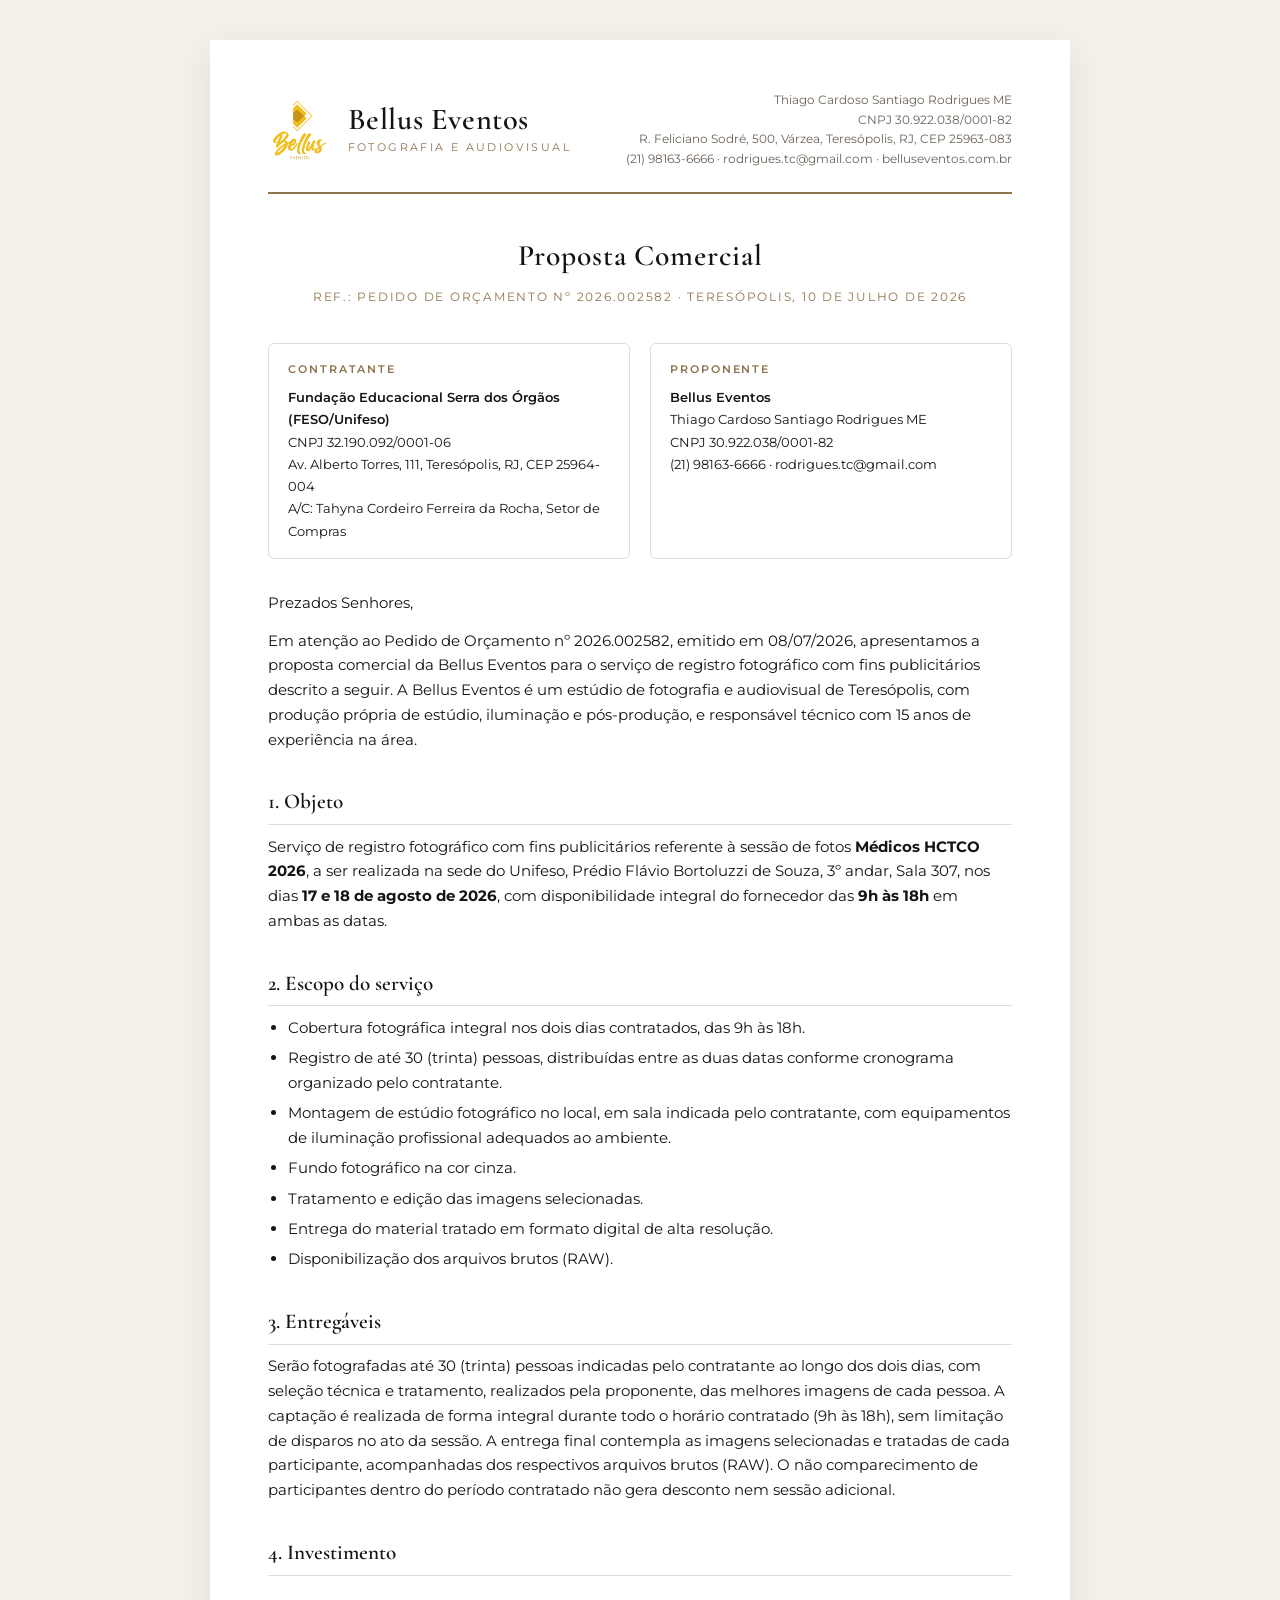
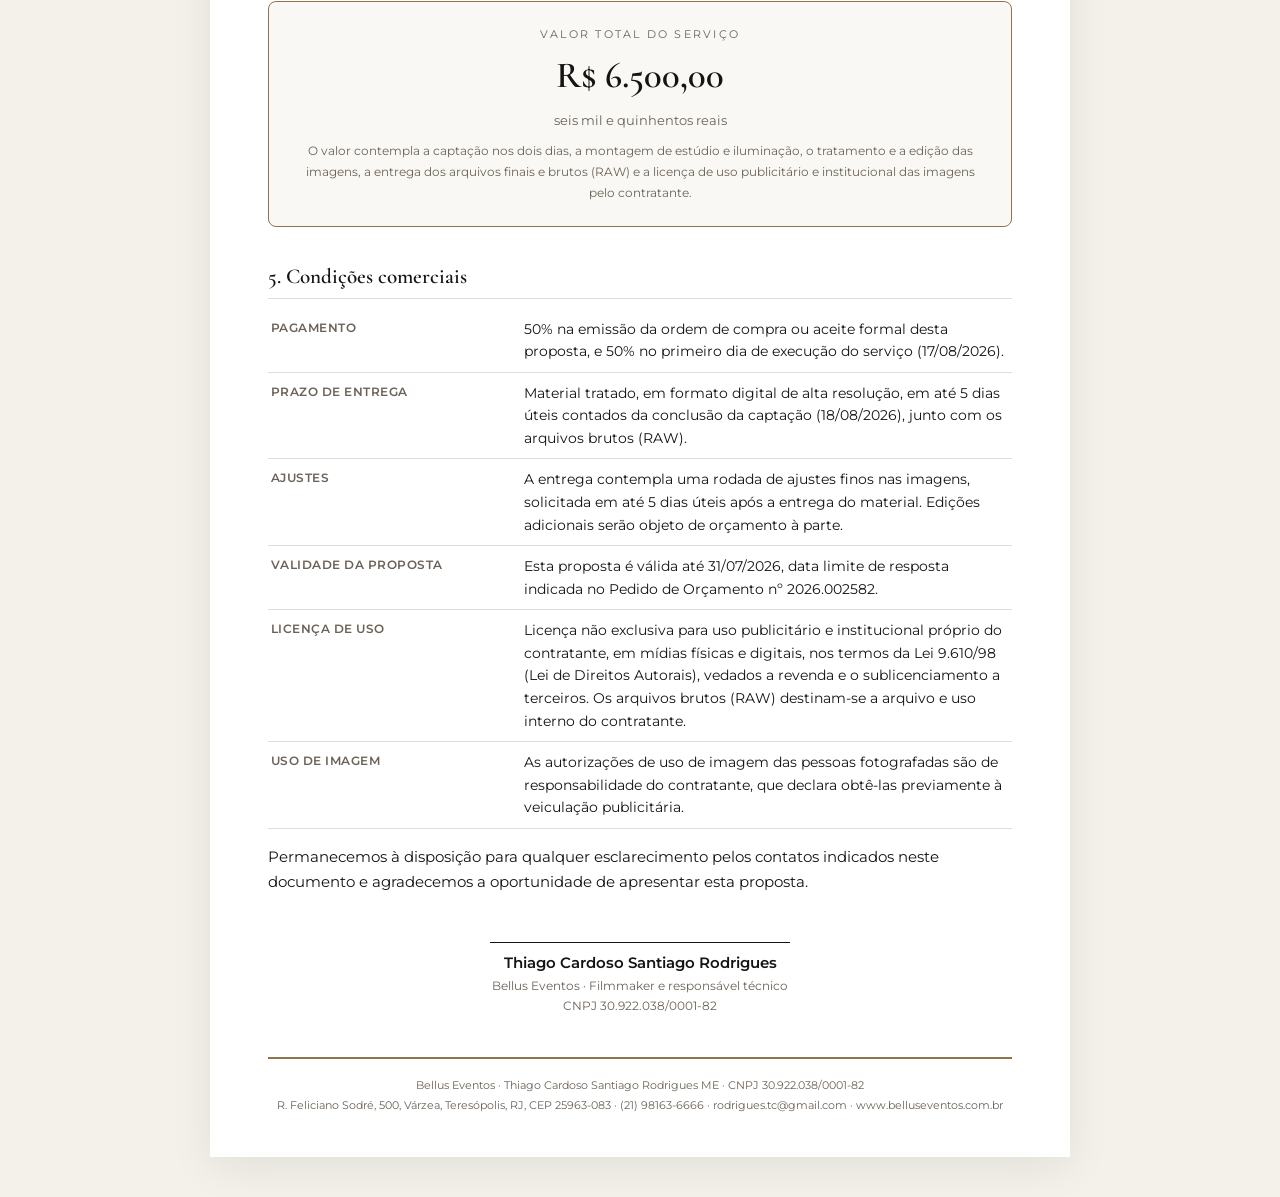
==== proposta/feso-2026/index.html @ 0c431496 "proposta comercial FESO/Unifeso (pedido 2026.002582) em papel timbrado Sessao fotografica Medicos HC" ====
<!DOCTYPE html>
<html lang="pt-BR">
<head>
  <meta charset="utf-8" />
  <meta name="viewport" content="width=device-width, initial-scale=1" />
  <meta name="robots" content="noindex, nofollow" />
  <title>Proposta Comercial 2026.002582 · Bellus Eventos · FESO/Unifeso</title>
  <link rel="icon" type="image/png" href="/assets/logo_bellus.png" />
  <link rel="preconnect" href="https://fonts.googleapis.com" />
  <link rel="preconnect" href="https://fonts.gstatic.com" crossorigin />
  <link href="https://fonts.googleapis.com/css2?family=Cormorant+Garamond:wght@400;500;600&family=Montserrat:wght@300;400;500;600&display=swap" rel="stylesheet" />
  <style>
    :root { --ink:#141414; --cream:#f4f1eb; --gold:#8f734d; --line:#e2dcd2; --muted:#6b6258; }
    * { margin:0; padding:0; box-sizing:border-box; }
    body { background:var(--cream); font-family:'Montserrat',sans-serif; color:var(--ink); font-size:15px; line-height:1.65; -webkit-font-smoothing:antialiased; }
    .sheet { max-width:860px; margin:2.5rem auto; background:#fff; box-shadow:0 10px 40px rgba(20,20,20,.08); }
    .sheet__inner { padding:3.2rem 3.6rem 2.6rem; }

    /* timbrado */
    .timbre { display:flex; align-items:center; justify-content:space-between; gap:1.5rem; padding-bottom:1.4rem; border-bottom:2px solid var(--gold); }
    .timbre__brand { display:flex; align-items:center; gap:1rem; }
    .timbre__brand img { height:64px; width:auto; }
    .timbre__nome { font-family:'Cormorant Garamond',serif; font-size:1.9rem; font-weight:600; letter-spacing:.02em; line-height:1.1; }
    .timbre__tag { font-size:.68rem; letter-spacing:.22em; text-transform:uppercase; color:var(--gold); margin-top:.15rem; }
    .timbre__dados { text-align:right; font-size:.72rem; color:var(--muted); line-height:1.7; }

    .doc-titulo { text-align:center; margin:2.4rem 0 .4rem; font-family:'Cormorant Garamond',serif; font-size:1.85rem; font-weight:600; letter-spacing:.03em; }
    .doc-ref { text-align:center; font-size:.78rem; letter-spacing:.14em; text-transform:uppercase; color:var(--gold); margin-bottom:2.2rem; }

    .partes { display:grid; grid-template-columns:1fr 1fr; gap:1.2rem; margin-bottom:2rem; }
    .parte { border:1px solid var(--line); border-radius:6px; padding:1rem 1.2rem; font-size:.82rem; line-height:1.7; }
    .parte h3 { font-size:.68rem; letter-spacing:.18em; text-transform:uppercase; color:var(--gold); margin-bottom:.45rem; font-weight:600; }
    .parte b { font-weight:600; }

    h2 { font-family:'Cormorant Garamond',serif; font-size:1.32rem; font-weight:600; margin:2rem 0 .6rem; padding-bottom:.3rem; border-bottom:1px solid var(--line); }
    p { margin-bottom:.8rem; }
    ul { margin:.2rem 0 1rem 1.25rem; }
    li { margin-bottom:.35rem; }

    .valor { margin:1.6rem 0; border:1.5px solid var(--gold); border-radius:8px; padding:1.4rem 1.6rem; text-align:center; background:#faf8f4; }
    .valor__label { font-size:.7rem; letter-spacing:.2em; text-transform:uppercase; color:var(--muted); }
    .valor__num { font-family:'Cormorant Garamond',serif; font-size:2.3rem; font-weight:600; color:var(--ink); margin:.2rem 0; }
    .valor__ext { font-size:.82rem; color:var(--muted); }
    .valor__nota { font-size:.78rem; color:var(--muted); margin-top:.6rem; }

    table.cond { width:100%; border-collapse:collapse; font-size:.86rem; margin-bottom:1rem; }
    table.cond td { padding:.55rem .2rem; border-bottom:1px solid var(--line); vertical-align:top; }
    table.cond td:first-child { width:34%; font-weight:600; color:var(--muted); font-size:.78rem; letter-spacing:.04em; text-transform:uppercase; padding-right:1rem; }

    .assin { margin-top:3rem; text-align:center; }
    .assin__linha { width:300px; margin:0 auto .5rem; border-top:1px solid var(--ink); }
    .assin__nome { font-weight:600; font-size:.92rem; }
    .assin__cargo { font-size:.78rem; color:var(--muted); line-height:1.6; }

    .rodape { margin-top:2.6rem; padding-top:1rem; border-top:2px solid var(--gold); font-size:.7rem; color:var(--muted); text-align:center; line-height:1.8; }

    @media (max-width:720px){
      .sheet { margin:0; box-shadow:none; }
      .sheet__inner { padding:1.6rem 1.2rem; }
      .timbre { flex-direction:column; align-items:flex-start; gap:.8rem; }
      .timbre__dados { text-align:left; }
      .partes { grid-template-columns:1fr; }
    }
    @media print {
      body { background:#fff; }
      .sheet { max-width:none; margin:0; box-shadow:none; }
      .sheet__inner { padding:1.2cm 1.4cm; }
      a { color:inherit; text-decoration:none; }
    }
  </style>
</head>
<body>
  <main class="sheet">
    <div class="sheet__inner">

      <header class="timbre">
        <div class="timbre__brand">
          <img src="/assets/logo_bellus.png" alt="Bellus Eventos" />
          <div>
            <div class="timbre__nome">Bellus Eventos</div>
            <div class="timbre__tag">Fotografia e audiovisual</div>
          </div>
        </div>
        <div class="timbre__dados">
          Thiago Cardoso Santiago Rodrigues ME<br />
          CNPJ 30.922.038/0001-82<br />
          R. Feliciano Sodré, 500, Várzea, Teresópolis, RJ, CEP 25963-083<br />
          (21) 98163-6666 · rodrigues.tc@gmail.com · belluseventos.com.br
        </div>
      </header>

      <h1 class="doc-titulo">Proposta Comercial</h1>
      <p class="doc-ref">Ref.: Pedido de Orçamento nº 2026.002582 · Teresópolis, 10 de julho de 2026</p>

      <div class="partes">
        <div class="parte">
          <h3>Contratante</h3>
          <b>Fundação Educacional Serra dos Órgãos (FESO/Unifeso)</b><br />
          CNPJ 32.190.092/0001-06<br />
          Av. Alberto Torres, 111, Teresópolis, RJ, CEP 25964-004<br />
          A/C: Tahyna Cordeiro Ferreira da Rocha, Setor de Compras
        </div>
        <div class="parte">
          <h3>Proponente</h3>
          <b>Bellus Eventos</b><br />
          Thiago Cardoso Santiago Rodrigues ME<br />
          CNPJ 30.922.038/0001-82<br />
          (21) 98163-6666 · rodrigues.tc@gmail.com
        </div>
      </div>

      <p>Prezados Senhores,</p>
      <p>Em atenção ao Pedido de Orçamento nº 2026.002582, emitido em 08/07/2026, apresentamos a
      proposta comercial da Bellus Eventos para o serviço de registro fotográfico com fins
      publicitários descrito a seguir. A Bellus Eventos é um estúdio de fotografia e audiovisual de
      Teresópolis, com produção própria de estúdio, iluminação e pós-produção, e responsável
      técnico com 15 anos de experiência na área.</p>

      <h2>1. Objeto</h2>
      <p>Serviço de registro fotográfico com fins publicitários referente à sessão de fotos
      <b>Médicos HCTCO 2026</b>, a ser realizada na sede do Unifeso, Prédio Flávio Bortoluzzi de Souza,
      3º andar, Sala 307, nos dias <b>17 e 18 de agosto de 2026</b>, com disponibilidade integral
      do fornecedor das <b>9h às 18h</b> em ambas as datas.</p>

      <h2>2. Escopo do serviço</h2>
      <ul>
        <li>Cobertura fotográfica integral nos dois dias contratados, das 9h às 18h.</li>
        <li>Registro de até 30 (trinta) pessoas, distribuídas entre as duas datas conforme cronograma organizado pelo contratante.</li>
        <li>Montagem de estúdio fotográfico no local, em sala indicada pelo contratante, com equipamentos de iluminação profissional adequados ao ambiente.</li>
        <li>Fundo fotográfico na cor cinza.</li>
        <li>Tratamento e edição das imagens selecionadas.</li>
        <li>Entrega do material tratado em formato digital de alta resolução.</li>
        <li>Disponibilização dos arquivos brutos (RAW).</li>
      </ul>

      <h2>3. Entregáveis</h2>
      <p>Serão fotografadas até 30 (trinta) pessoas indicadas pelo contratante ao longo dos dois
      dias, com seleção técnica e tratamento, realizados pela proponente, das melhores imagens de
      cada pessoa. A captação é realizada de forma integral durante todo o horário contratado
      (9h às 18h), sem limitação de disparos no ato da sessão. A entrega final contempla as imagens
      selecionadas e tratadas de cada participante, acompanhadas dos respectivos arquivos brutos
      (RAW). O não comparecimento de participantes dentro do período contratado não gera desconto
      nem sessão adicional.</p>

      <h2>4. Investimento</h2>
      <div class="valor">
        <div class="valor__label">Valor total do serviço</div>
        <div class="valor__num">R$ 6.500,00</div>
        <div class="valor__ext">seis mil e quinhentos reais</div>
        <div class="valor__nota">O valor contempla a captação nos dois dias, a montagem de estúdio e iluminação,
        o tratamento e a edição das imagens, a entrega dos arquivos finais e brutos (RAW) e a licença de uso
        publicitário e institucional das imagens pelo contratante.</div>
      </div>

      <h2>5. Condições comerciais</h2>
      <table class="cond">
        <tr>
          <td>Pagamento</td>
          <td>50% na emissão da ordem de compra ou aceite formal desta proposta, e 50% no primeiro dia de execução do serviço (17/08/2026).</td>
        </tr>
        <tr>
          <td>Prazo de entrega</td>
          <td>Material tratado, em formato digital de alta resolução, em até 5 dias úteis contados da conclusão da captação (18/08/2026), junto com os arquivos brutos (RAW).</td>
        </tr>
        <tr>
          <td>Ajustes</td>
          <td>A entrega contempla uma rodada de ajustes finos nas imagens, solicitada em até 5 dias úteis após a entrega do material. Edições adicionais serão objeto de orçamento à parte.</td>
        </tr>
        <tr>
          <td>Validade da proposta</td>
          <td>Esta proposta é válida até 31/07/2026, data limite de resposta indicada no Pedido de Orçamento nº 2026.002582.</td>
        </tr>
        <tr>
          <td>Licença de uso</td>
          <td>Licença não exclusiva para uso publicitário e institucional próprio do contratante, em mídias físicas e digitais, nos termos da Lei 9.610/98 (Lei de Direitos Autorais), vedados a revenda e o sublicenciamento a terceiros. Os arquivos brutos (RAW) destinam-se a arquivo e uso interno do contratante.</td>
        </tr>
        <tr>
          <td>Uso de imagem</td>
          <td>As autorizações de uso de imagem das pessoas fotografadas são de responsabilidade do contratante, que declara obtê-las previamente à veiculação publicitária.</td>
        </tr>
      </table>

      <p>Permanecemos à disposição para qualquer esclarecimento pelos contatos indicados neste
      documento e agradecemos a oportunidade de apresentar esta proposta.</p>

      <div class="assin">
        <div class="assin__linha"></div>
        <div class="assin__nome">Thiago Cardoso Santiago Rodrigues</div>
        <div class="assin__cargo">Bellus Eventos · Filmmaker e responsável técnico<br />CNPJ 30.922.038/0001-82</div>
      </div>

      <footer class="rodape">
        Bellus Eventos · Thiago Cardoso Santiago Rodrigues ME · CNPJ 30.922.038/0001-82<br />
        R. Feliciano Sodré, 500, Várzea, Teresópolis, RJ, CEP 25963-083 · (21) 98163-6666 ·
        rodrigues.tc@gmail.com · www.belluseventos.com.br
      </footer>

    </div>
  </main>
</body>
</html>
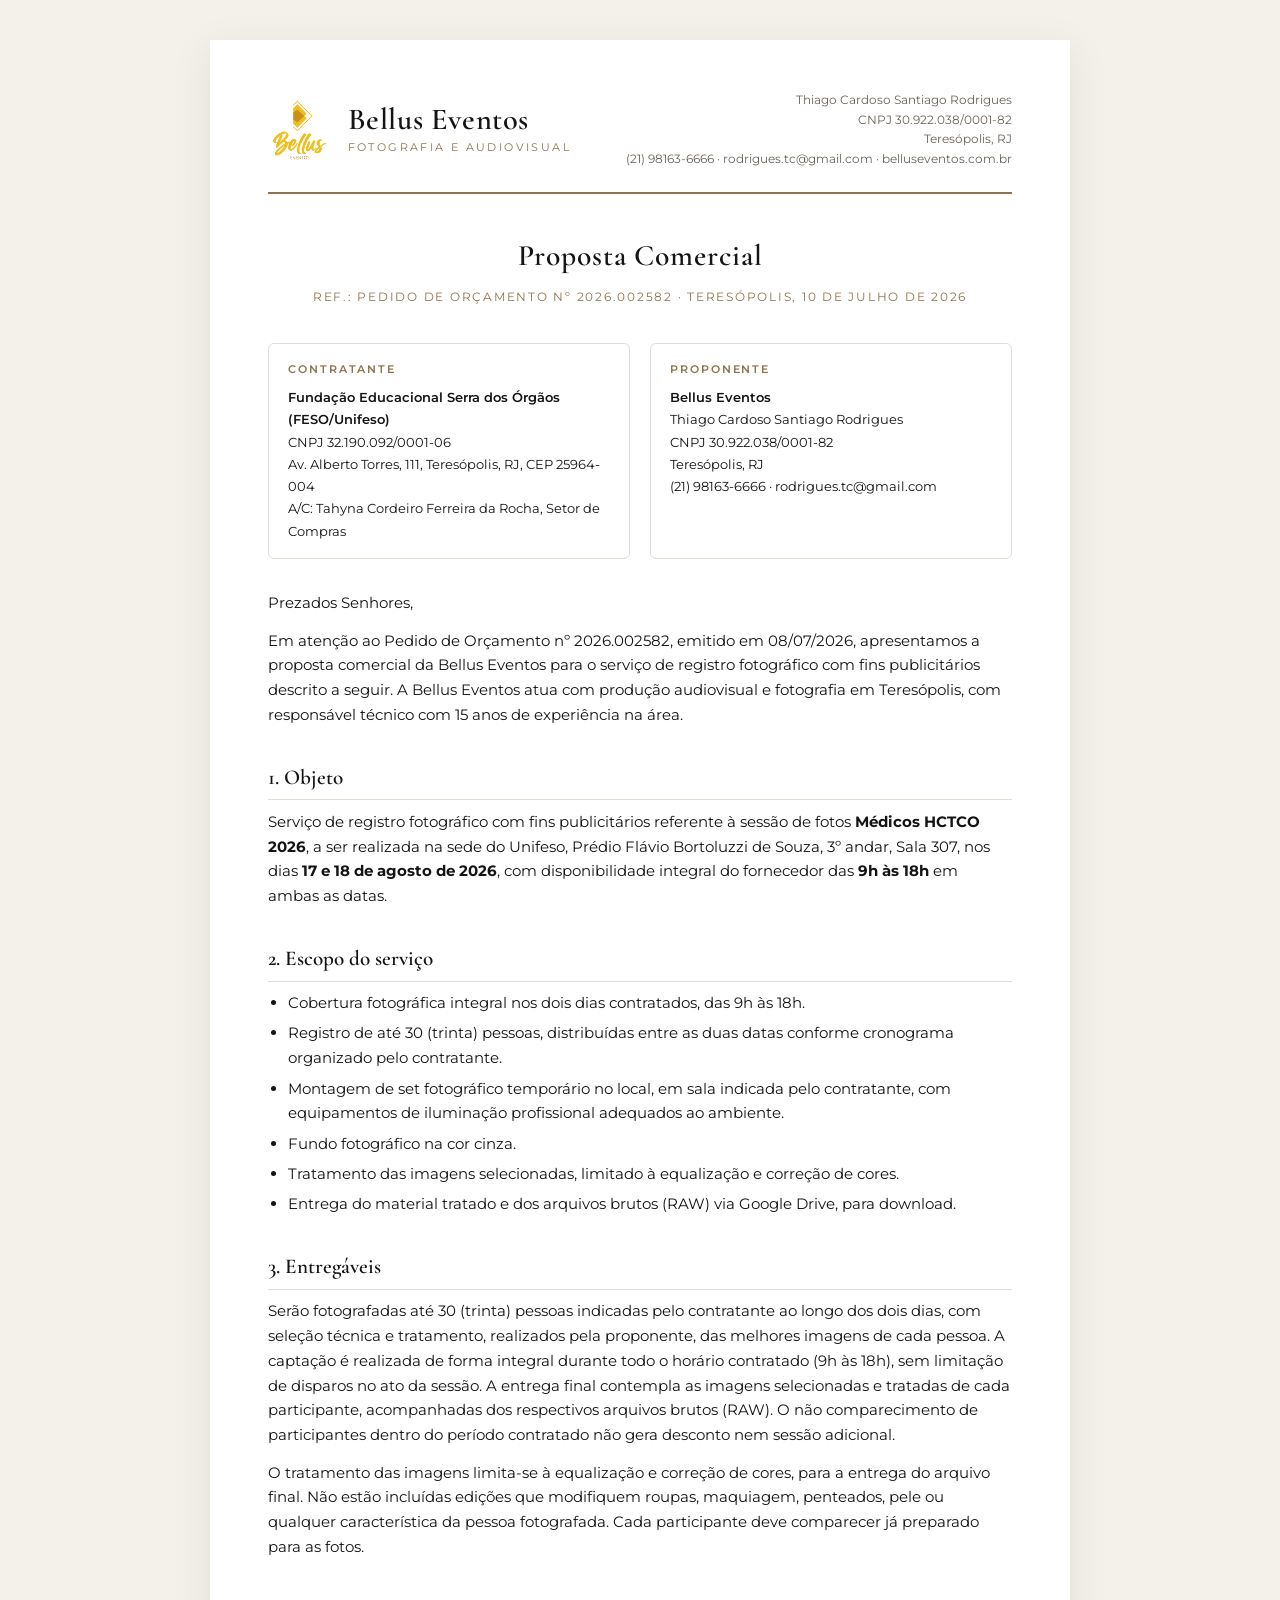
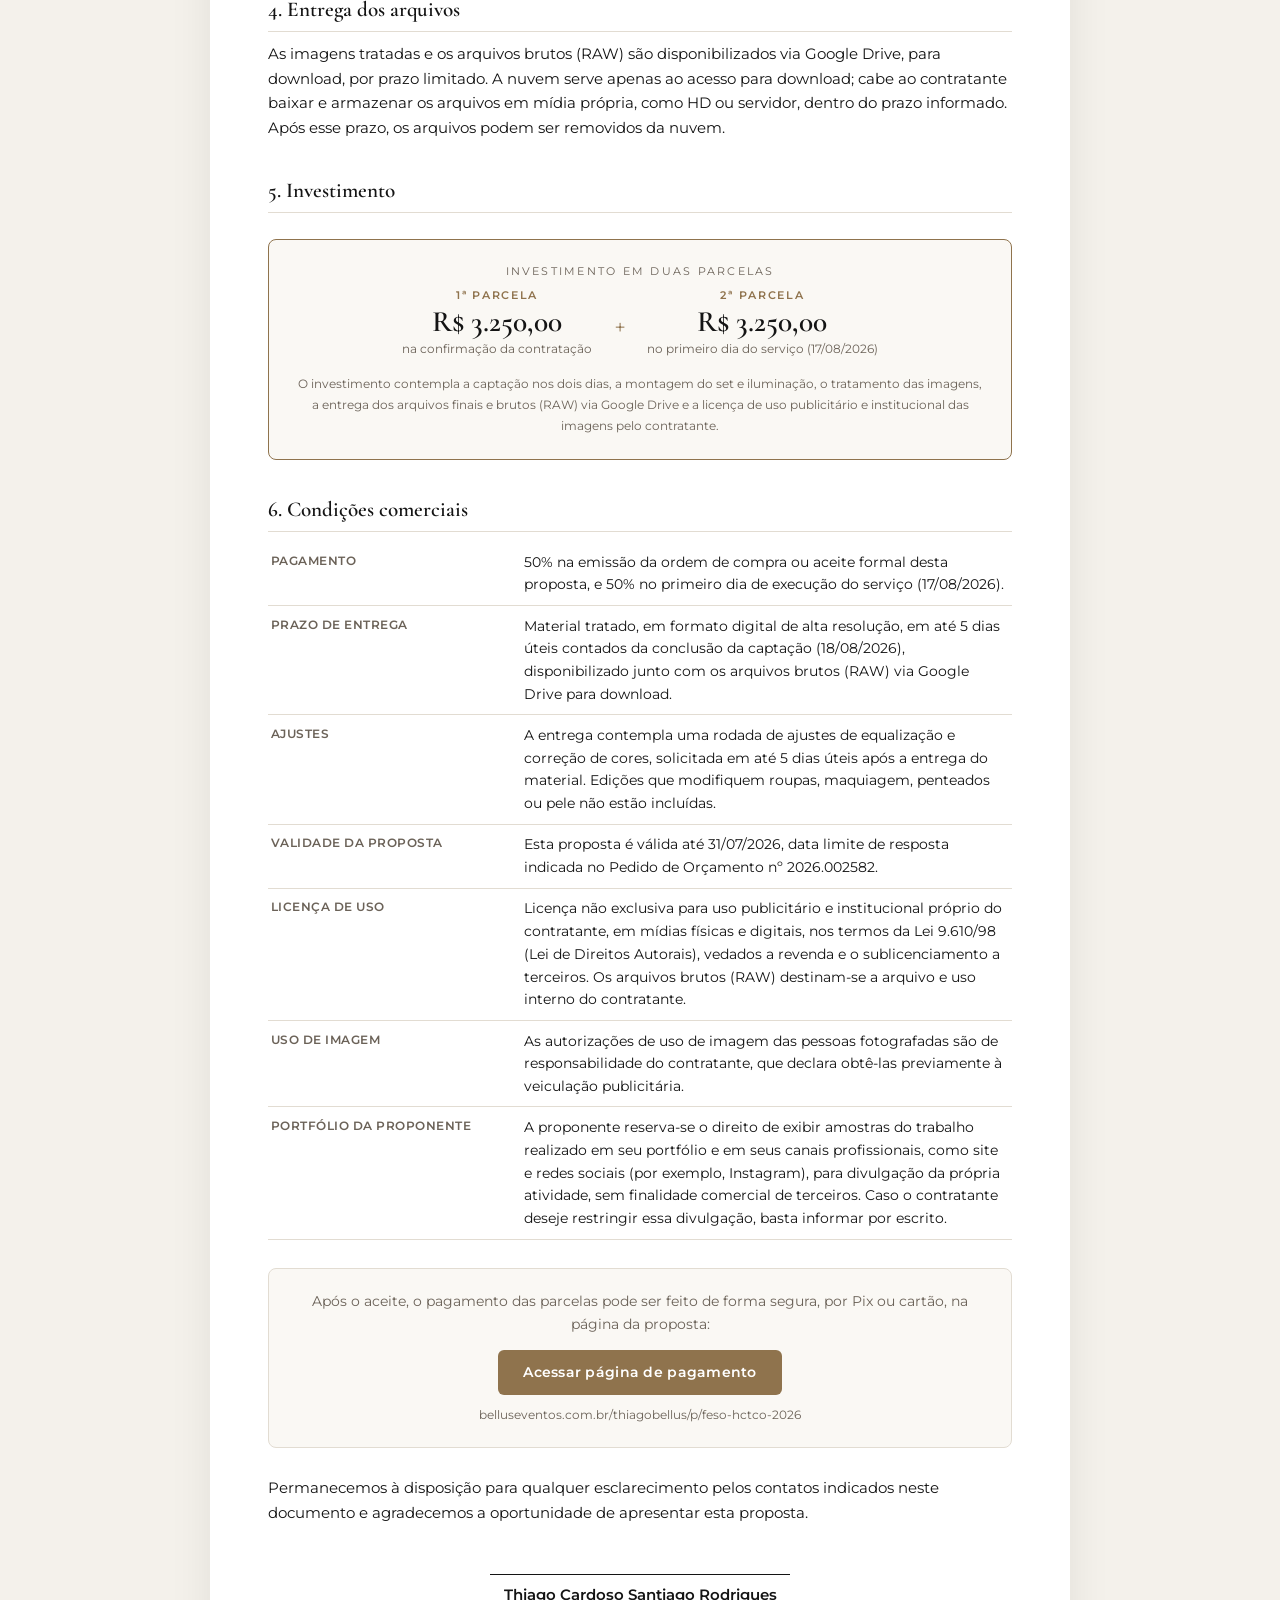
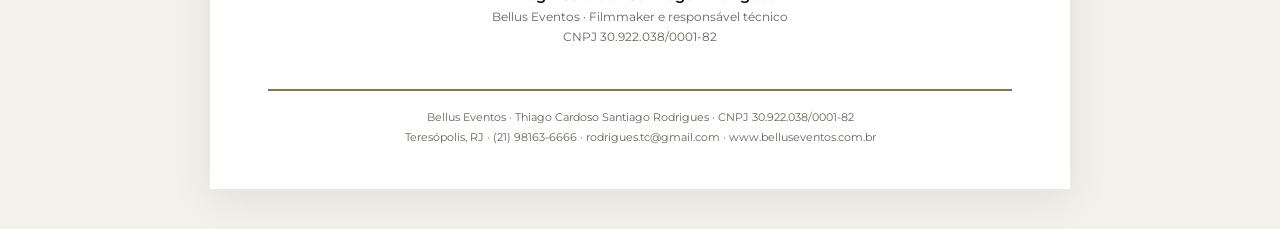
==== commit f2440955: "proposta FESO: ajustes do Thiago + valor em 2 partes + pagamento thiago.bellus - Edicao limitada a e" ====
--- a/proposta/feso-2026/index.html
+++ b/proposta/feso-2026/index.html
@@ -41,11 +41,22 @@
     .valor__label { font-size:.7rem; letter-spacing:.2em; text-transform:uppercase; color:var(--muted); }
     .valor__num { font-family:'Cormorant Garamond',serif; font-size:2.3rem; font-weight:600; color:var(--ink); margin:.2rem 0; }
     .valor__ext { font-size:.82rem; color:var(--muted); }
-    .valor__nota { font-size:.78rem; color:var(--muted); margin-top:.6rem; }
+    .valor__nota { font-size:.78rem; color:var(--muted); margin-top:.9rem; }
+    .parcelas { display:flex; align-items:center; justify-content:center; gap:1.4rem; margin:.4rem 0 .2rem; flex-wrap:wrap; }
+    .parcela { display:flex; flex-direction:column; gap:.1rem; min-width:180px; }
+    .parcela__q { font-size:.66rem; letter-spacing:.16em; text-transform:uppercase; color:var(--gold); font-weight:600; }
+    .parcela__v { font-family:'Cormorant Garamond',serif; font-size:1.85rem; font-weight:600; color:var(--ink); line-height:1.1; }
+    .parcela__d { font-size:.74rem; color:var(--muted); }
+    .parcela__mais { font-family:'Cormorant Garamond',serif; font-size:1.6rem; color:var(--gold); }
 
     table.cond { width:100%; border-collapse:collapse; font-size:.86rem; margin-bottom:1rem; }
     table.cond td { padding:.55rem .2rem; border-bottom:1px solid var(--line); vertical-align:top; }
     table.cond td:first-child { width:34%; font-weight:600; color:var(--muted); font-size:.78rem; letter-spacing:.04em; text-transform:uppercase; padding-right:1rem; }
+
+    .pagar { margin:1.8rem 0; padding:1.3rem 1.5rem; border:1px solid var(--line); border-radius:8px; background:#faf8f4; text-align:center; }
+    .pagar__txt { font-size:.86rem; color:var(--muted); margin-bottom:.9rem; }
+    .pagar__btn { display:inline-block; background:var(--gold); color:#fff; text-decoration:none; padding:.7rem 1.6rem; border-radius:6px; font-size:.86rem; font-weight:600; letter-spacing:.02em; }
+    .pagar__url { font-size:.74rem; color:var(--muted); margin-top:.7rem; word-break:break-all; }
 
     .assin { margin-top:3rem; text-align:center; }
     .assin__linha { width:300px; margin:0 auto .5rem; border-top:1px solid var(--ink); }
@@ -82,9 +93,9 @@
           </div>
         </div>
         <div class="timbre__dados">
-          Thiago Cardoso Santiago Rodrigues ME<br />
+          Thiago Cardoso Santiago Rodrigues<br />
           CNPJ 30.922.038/0001-82<br />
-          R. Feliciano Sodré, 500, Várzea, Teresópolis, RJ, CEP 25963-083<br />
+          Teresópolis, RJ<br />
           (21) 98163-6666 · rodrigues.tc@gmail.com · belluseventos.com.br
         </div>
       </header>
@@ -103,8 +114,9 @@
         <div class="parte">
           <h3>Proponente</h3>
           <b>Bellus Eventos</b><br />
-          Thiago Cardoso Santiago Rodrigues ME<br />
+          Thiago Cardoso Santiago Rodrigues<br />
           CNPJ 30.922.038/0001-82<br />
+          Teresópolis, RJ<br />
           (21) 98163-6666 · rodrigues.tc@gmail.com
         </div>
       </div>
@@ -112,9 +124,8 @@
       <p>Prezados Senhores,</p>
       <p>Em atenção ao Pedido de Orçamento nº 2026.002582, emitido em 08/07/2026, apresentamos a
       proposta comercial da Bellus Eventos para o serviço de registro fotográfico com fins
-      publicitários descrito a seguir. A Bellus Eventos é um estúdio de fotografia e audiovisual de
-      Teresópolis, com produção própria de estúdio, iluminação e pós-produção, e responsável
-      técnico com 15 anos de experiência na área.</p>
+      publicitários descrito a seguir. A Bellus Eventos atua com produção audiovisual e fotografia em
+      Teresópolis, com responsável técnico com 15 anos de experiência na área.</p>
 
       <h2>1. Objeto</h2>
       <p>Serviço de registro fotográfico com fins publicitários referente à sessão de fotos
@@ -126,11 +137,10 @@
       <ul>
         <li>Cobertura fotográfica integral nos dois dias contratados, das 9h às 18h.</li>
         <li>Registro de até 30 (trinta) pessoas, distribuídas entre as duas datas conforme cronograma organizado pelo contratante.</li>
-        <li>Montagem de estúdio fotográfico no local, em sala indicada pelo contratante, com equipamentos de iluminação profissional adequados ao ambiente.</li>
+        <li>Montagem de set fotográfico temporário no local, em sala indicada pelo contratante, com equipamentos de iluminação profissional adequados ao ambiente.</li>
         <li>Fundo fotográfico na cor cinza.</li>
-        <li>Tratamento e edição das imagens selecionadas.</li>
-        <li>Entrega do material tratado em formato digital de alta resolução.</li>
-        <li>Disponibilização dos arquivos brutos (RAW).</li>
+        <li>Tratamento das imagens selecionadas, limitado à equalização e correção de cores.</li>
+        <li>Entrega do material tratado e dos arquivos brutos (RAW) via Google Drive, para download.</li>
       </ul>
 
       <h2>3. Entregáveis</h2>
@@ -141,18 +151,39 @@
       selecionadas e tratadas de cada participante, acompanhadas dos respectivos arquivos brutos
       (RAW). O não comparecimento de participantes dentro do período contratado não gera desconto
       nem sessão adicional.</p>
-
-      <h2>4. Investimento</h2>
+      <p>O tratamento das imagens limita-se à equalização e correção de cores, para a entrega do
+      arquivo final. Não estão incluídas edições que modifiquem roupas, maquiagem, penteados, pele ou
+      qualquer característica da pessoa fotografada. Cada participante deve comparecer já preparado
+      para as fotos.</p>
+
+      <h2>4. Entrega dos arquivos</h2>
+      <p>As imagens tratadas e os arquivos brutos (RAW) são disponibilizados via Google Drive, para
+      download, por prazo limitado. A nuvem serve apenas ao acesso para download; cabe ao contratante
+      baixar e armazenar os arquivos em mídia própria, como HD ou servidor, dentro do prazo
+      informado. Após esse prazo, os arquivos podem ser removidos da nuvem.</p>
+
+      <h2>5. Investimento</h2>
       <div class="valor">
-        <div class="valor__label">Valor total do serviço</div>
-        <div class="valor__num">R$ 6.500,00</div>
-        <div class="valor__ext">seis mil e quinhentos reais</div>
-        <div class="valor__nota">O valor contempla a captação nos dois dias, a montagem de estúdio e iluminação,
-        o tratamento e a edição das imagens, a entrega dos arquivos finais e brutos (RAW) e a licença de uso
-        publicitário e institucional das imagens pelo contratante.</div>
-      </div>
-
-      <h2>5. Condições comerciais</h2>
+        <div class="valor__label">Investimento em duas parcelas</div>
+        <div class="parcelas">
+          <div class="parcela">
+            <span class="parcela__q">1ª parcela</span>
+            <span class="parcela__v">R$ 3.250,00</span>
+            <span class="parcela__d">na confirmação da contratação</span>
+          </div>
+          <div class="parcela__mais">+</div>
+          <div class="parcela">
+            <span class="parcela__q">2ª parcela</span>
+            <span class="parcela__v">R$ 3.250,00</span>
+            <span class="parcela__d">no primeiro dia do serviço (17/08/2026)</span>
+          </div>
+        </div>
+        <div class="valor__nota">O investimento contempla a captação nos dois dias, a montagem do set e
+        iluminação, o tratamento das imagens, a entrega dos arquivos finais e brutos (RAW) via Google Drive e a
+        licença de uso publicitário e institucional das imagens pelo contratante.</div>
+      </div>
+
+      <h2>6. Condições comerciais</h2>
       <table class="cond">
         <tr>
           <td>Pagamento</td>
@@ -160,11 +191,11 @@
         </tr>
         <tr>
           <td>Prazo de entrega</td>
-          <td>Material tratado, em formato digital de alta resolução, em até 5 dias úteis contados da conclusão da captação (18/08/2026), junto com os arquivos brutos (RAW).</td>
+          <td>Material tratado, em formato digital de alta resolução, em até 5 dias úteis contados da conclusão da captação (18/08/2026), disponibilizado junto com os arquivos brutos (RAW) via Google Drive para download.</td>
         </tr>
         <tr>
           <td>Ajustes</td>
-          <td>A entrega contempla uma rodada de ajustes finos nas imagens, solicitada em até 5 dias úteis após a entrega do material. Edições adicionais serão objeto de orçamento à parte.</td>
+          <td>A entrega contempla uma rodada de ajustes de equalização e correção de cores, solicitada em até 5 dias úteis após a entrega do material. Edições que modifiquem roupas, maquiagem, penteados ou pele não estão incluídas.</td>
         </tr>
         <tr>
           <td>Validade da proposta</td>
@@ -178,7 +209,18 @@
           <td>Uso de imagem</td>
           <td>As autorizações de uso de imagem das pessoas fotografadas são de responsabilidade do contratante, que declara obtê-las previamente à veiculação publicitária.</td>
         </tr>
+        <tr>
+          <td>Portfólio da proponente</td>
+          <td>A proponente reserva-se o direito de exibir amostras do trabalho realizado em seu portfólio e em seus canais profissionais, como site e redes sociais (por exemplo, Instagram), para divulgação da própria atividade, sem finalidade comercial de terceiros. Caso o contratante deseje restringir essa divulgação, basta informar por escrito.</td>
+        </tr>
       </table>
+
+      <div class="pagar">
+        <div class="pagar__txt">Após o aceite, o pagamento das parcelas pode ser feito de forma segura,
+        por Pix ou cartão, na página da proposta:</div>
+        <a class="pagar__btn" href="https://www.belluseventos.com.br/thiagobellus/p/feso-hctco-2026" target="_blank" rel="noopener">Acessar página de pagamento</a>
+        <div class="pagar__url">belluseventos.com.br/thiagobellus/p/feso-hctco-2026</div>
+      </div>
 
       <p>Permanecemos à disposição para qualquer esclarecimento pelos contatos indicados neste
       documento e agradecemos a oportunidade de apresentar esta proposta.</p>
@@ -190,8 +232,8 @@
       </div>
 
       <footer class="rodape">
-        Bellus Eventos · Thiago Cardoso Santiago Rodrigues ME · CNPJ 30.922.038/0001-82<br />
-        R. Feliciano Sodré, 500, Várzea, Teresópolis, RJ, CEP 25963-083 · (21) 98163-6666 ·
+        Bellus Eventos · Thiago Cardoso Santiago Rodrigues · CNPJ 30.922.038/0001-82<br />
+        Teresópolis, RJ · (21) 98163-6666 ·
         rodrigues.tc@gmail.com · www.belluseventos.com.br
       </footer>
 
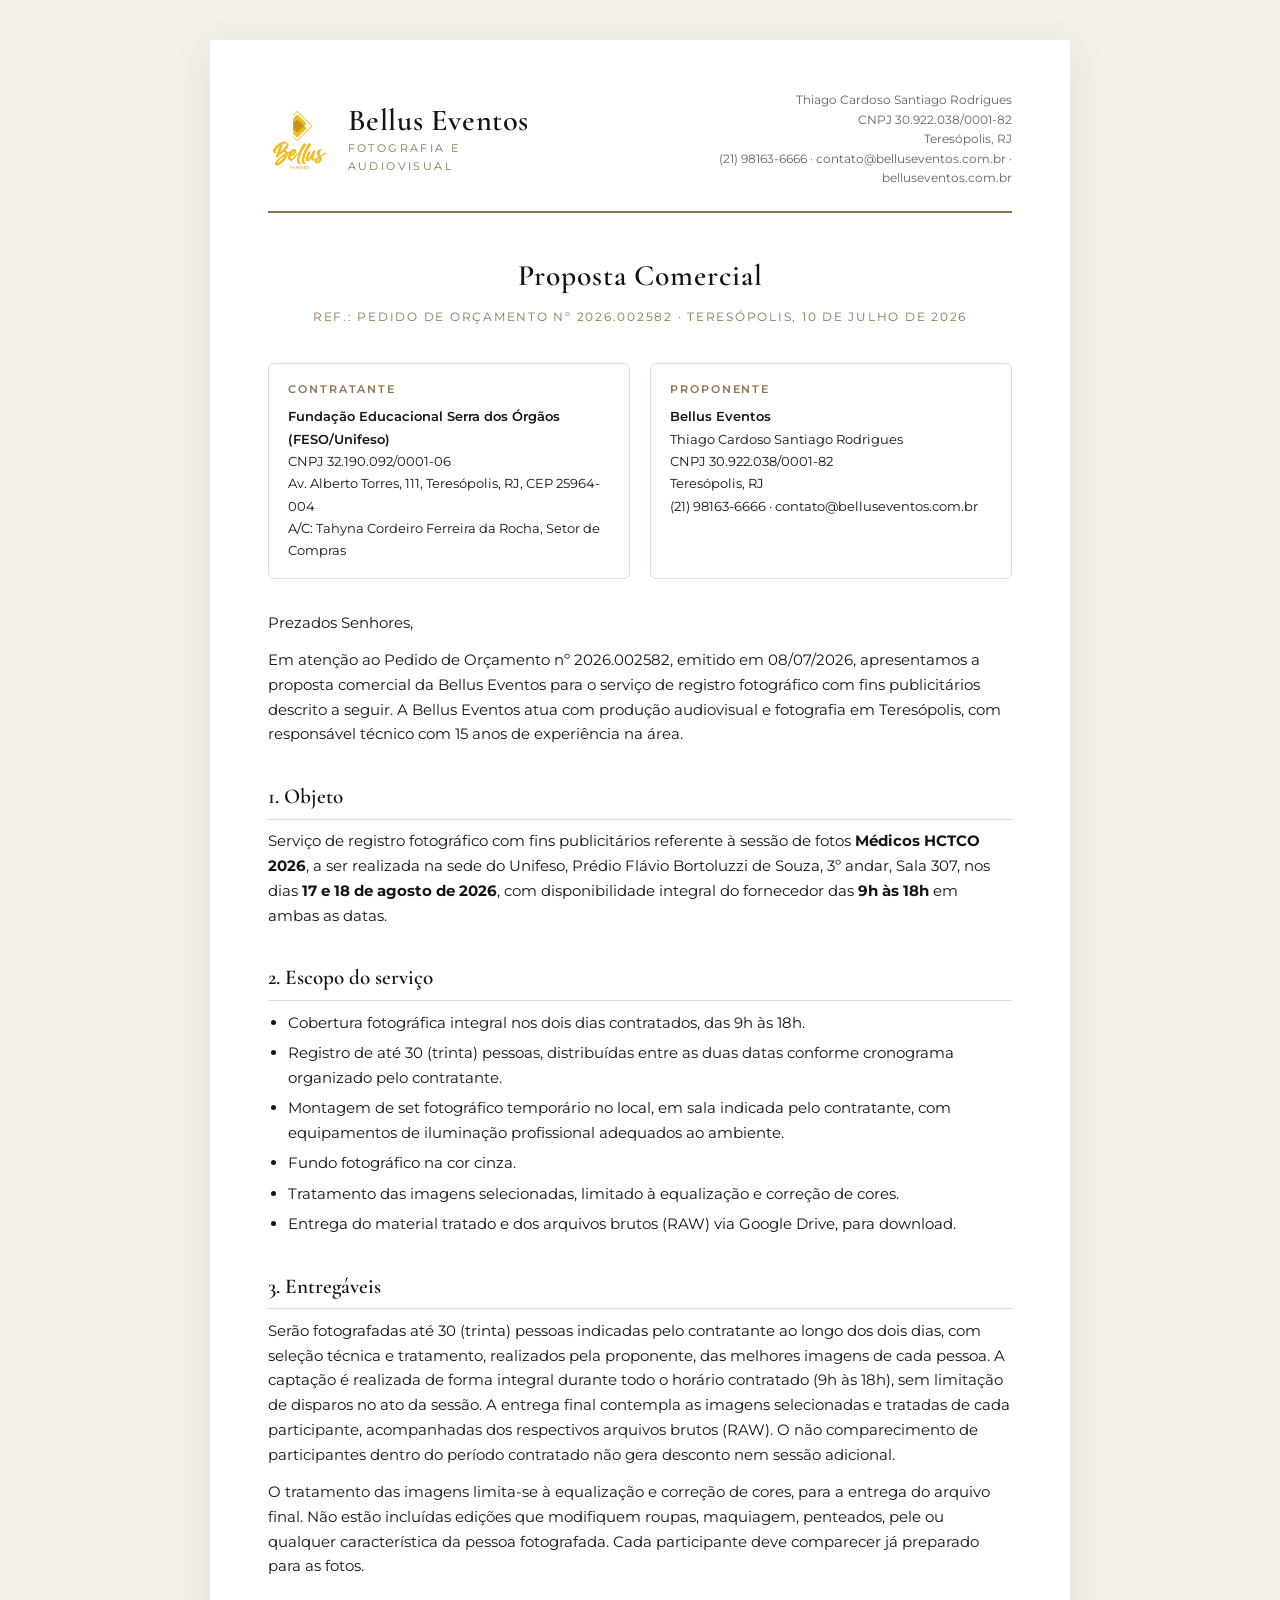
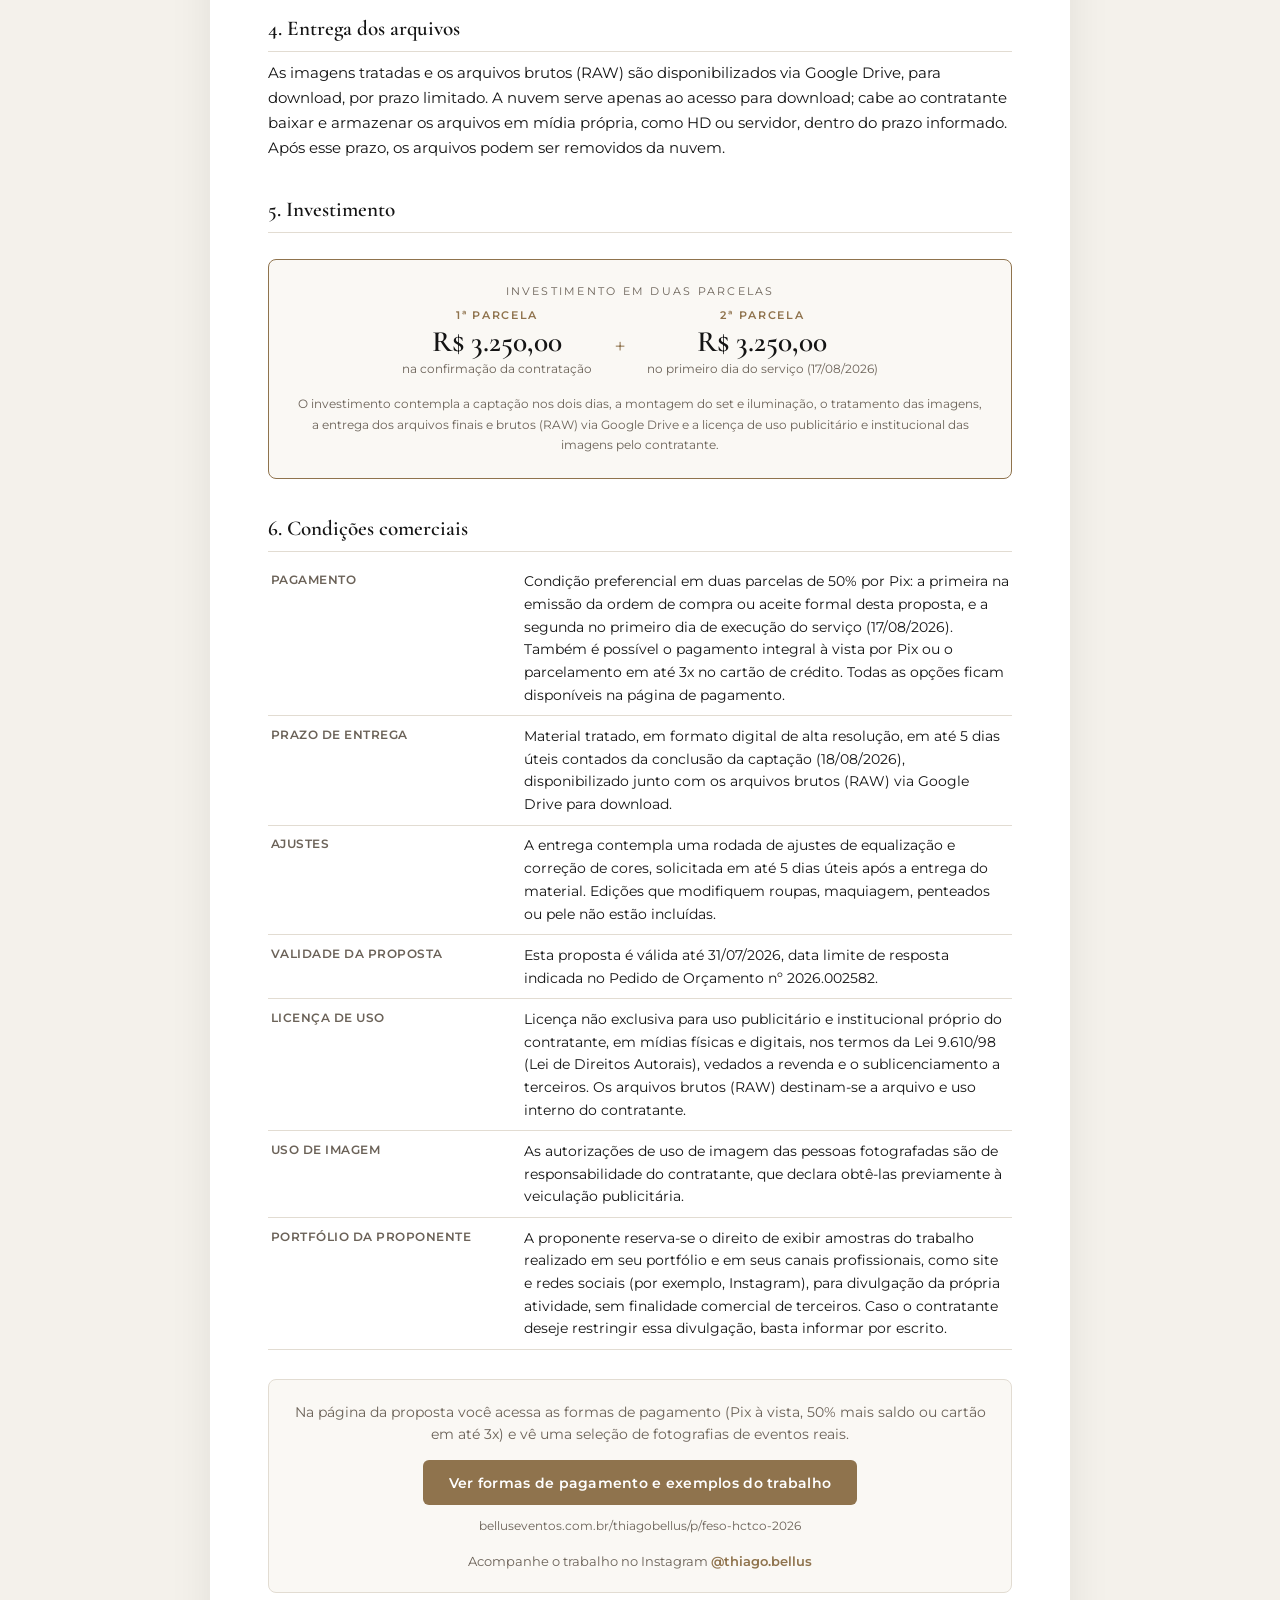
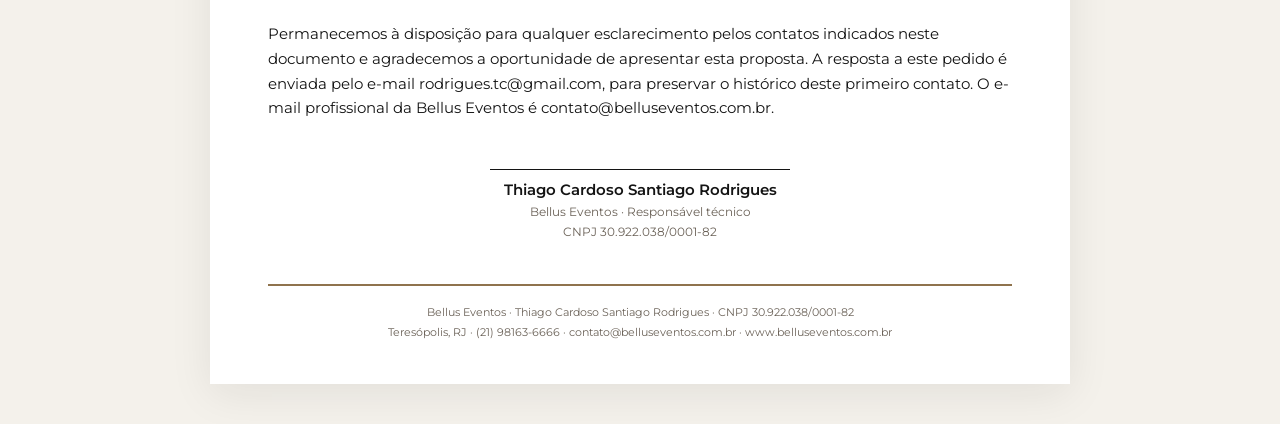
==== commit edb0b5e3: "proposta FESO: formas de pagamento alinhadas, contatos, CTA, assinatura - Pagamento no documento ali" ====
--- a/proposta/feso-2026/index.html
+++ b/proposta/feso-2026/index.html
@@ -57,6 +57,8 @@
     .pagar__txt { font-size:.86rem; color:var(--muted); margin-bottom:.9rem; }
     .pagar__btn { display:inline-block; background:var(--gold); color:#fff; text-decoration:none; padding:.7rem 1.6rem; border-radius:6px; font-size:.86rem; font-weight:600; letter-spacing:.02em; }
     .pagar__url { font-size:.74rem; color:var(--muted); margin-top:.7rem; word-break:break-all; }
+    .pagar__ig { font-size:.8rem; color:var(--muted); margin-top:.9rem; }
+    .pagar__ig a { color:var(--gold); font-weight:600; text-decoration:none; }
 
     .assin { margin-top:3rem; text-align:center; }
     .assin__linha { width:300px; margin:0 auto .5rem; border-top:1px solid var(--ink); }
@@ -96,7 +98,7 @@
           Thiago Cardoso Santiago Rodrigues<br />
           CNPJ 30.922.038/0001-82<br />
           Teresópolis, RJ<br />
-          (21) 98163-6666 · rodrigues.tc@gmail.com · belluseventos.com.br
+          (21) 98163-6666 · contato@belluseventos.com.br · belluseventos.com.br
         </div>
       </header>
 
@@ -117,7 +119,7 @@
           Thiago Cardoso Santiago Rodrigues<br />
           CNPJ 30.922.038/0001-82<br />
           Teresópolis, RJ<br />
-          (21) 98163-6666 · rodrigues.tc@gmail.com
+          (21) 98163-6666 · contato@belluseventos.com.br
         </div>
       </div>
 
@@ -187,7 +189,7 @@
       <table class="cond">
         <tr>
           <td>Pagamento</td>
-          <td>50% na emissão da ordem de compra ou aceite formal desta proposta, e 50% no primeiro dia de execução do serviço (17/08/2026).</td>
+          <td>Condição preferencial em duas parcelas de 50% por Pix: a primeira na emissão da ordem de compra ou aceite formal desta proposta, e a segunda no primeiro dia de execução do serviço (17/08/2026). Também é possível o pagamento integral à vista por Pix ou o parcelamento em até 3x no cartão de crédito. Todas as opções ficam disponíveis na página de pagamento.</td>
         </tr>
         <tr>
           <td>Prazo de entrega</td>
@@ -216,25 +218,29 @@
       </table>
 
       <div class="pagar">
-        <div class="pagar__txt">Após o aceite, o pagamento das parcelas pode ser feito de forma segura,
-        por Pix ou cartão, na página da proposta:</div>
-        <a class="pagar__btn" href="https://www.belluseventos.com.br/thiagobellus/p/feso-hctco-2026" target="_blank" rel="noopener">Acessar página de pagamento</a>
+        <div class="pagar__txt">Na página da proposta você acessa as formas de pagamento (Pix à vista,
+        50% mais saldo ou cartão em até 3x) e vê uma seleção de fotografias de eventos reais.</div>
+        <a class="pagar__btn" href="https://www.belluseventos.com.br/thiagobellus/p/feso-hctco-2026" target="_blank" rel="noopener">Ver formas de pagamento e exemplos do trabalho</a>
         <div class="pagar__url">belluseventos.com.br/thiagobellus/p/feso-hctco-2026</div>
+        <div class="pagar__ig">Acompanhe o trabalho no Instagram
+          <a href="https://www.instagram.com/thiago.bellus/" target="_blank" rel="noopener">@thiago.bellus</a></div>
       </div>
 
       <p>Permanecemos à disposição para qualquer esclarecimento pelos contatos indicados neste
-      documento e agradecemos a oportunidade de apresentar esta proposta.</p>
+      documento e agradecemos a oportunidade de apresentar esta proposta. A resposta a este pedido é
+      enviada pelo e-mail rodrigues.tc@gmail.com, para preservar o histórico deste primeiro contato.
+      O e-mail profissional da Bellus Eventos é contato@belluseventos.com.br.</p>
 
       <div class="assin">
         <div class="assin__linha"></div>
         <div class="assin__nome">Thiago Cardoso Santiago Rodrigues</div>
-        <div class="assin__cargo">Bellus Eventos · Filmmaker e responsável técnico<br />CNPJ 30.922.038/0001-82</div>
+        <div class="assin__cargo">Bellus Eventos · Responsável técnico<br />CNPJ 30.922.038/0001-82</div>
       </div>
 
       <footer class="rodape">
         Bellus Eventos · Thiago Cardoso Santiago Rodrigues · CNPJ 30.922.038/0001-82<br />
         Teresópolis, RJ · (21) 98163-6666 ·
-        rodrigues.tc@gmail.com · www.belluseventos.com.br
+        contato@belluseventos.com.br · www.belluseventos.com.br
       </footer>
 
     </div>
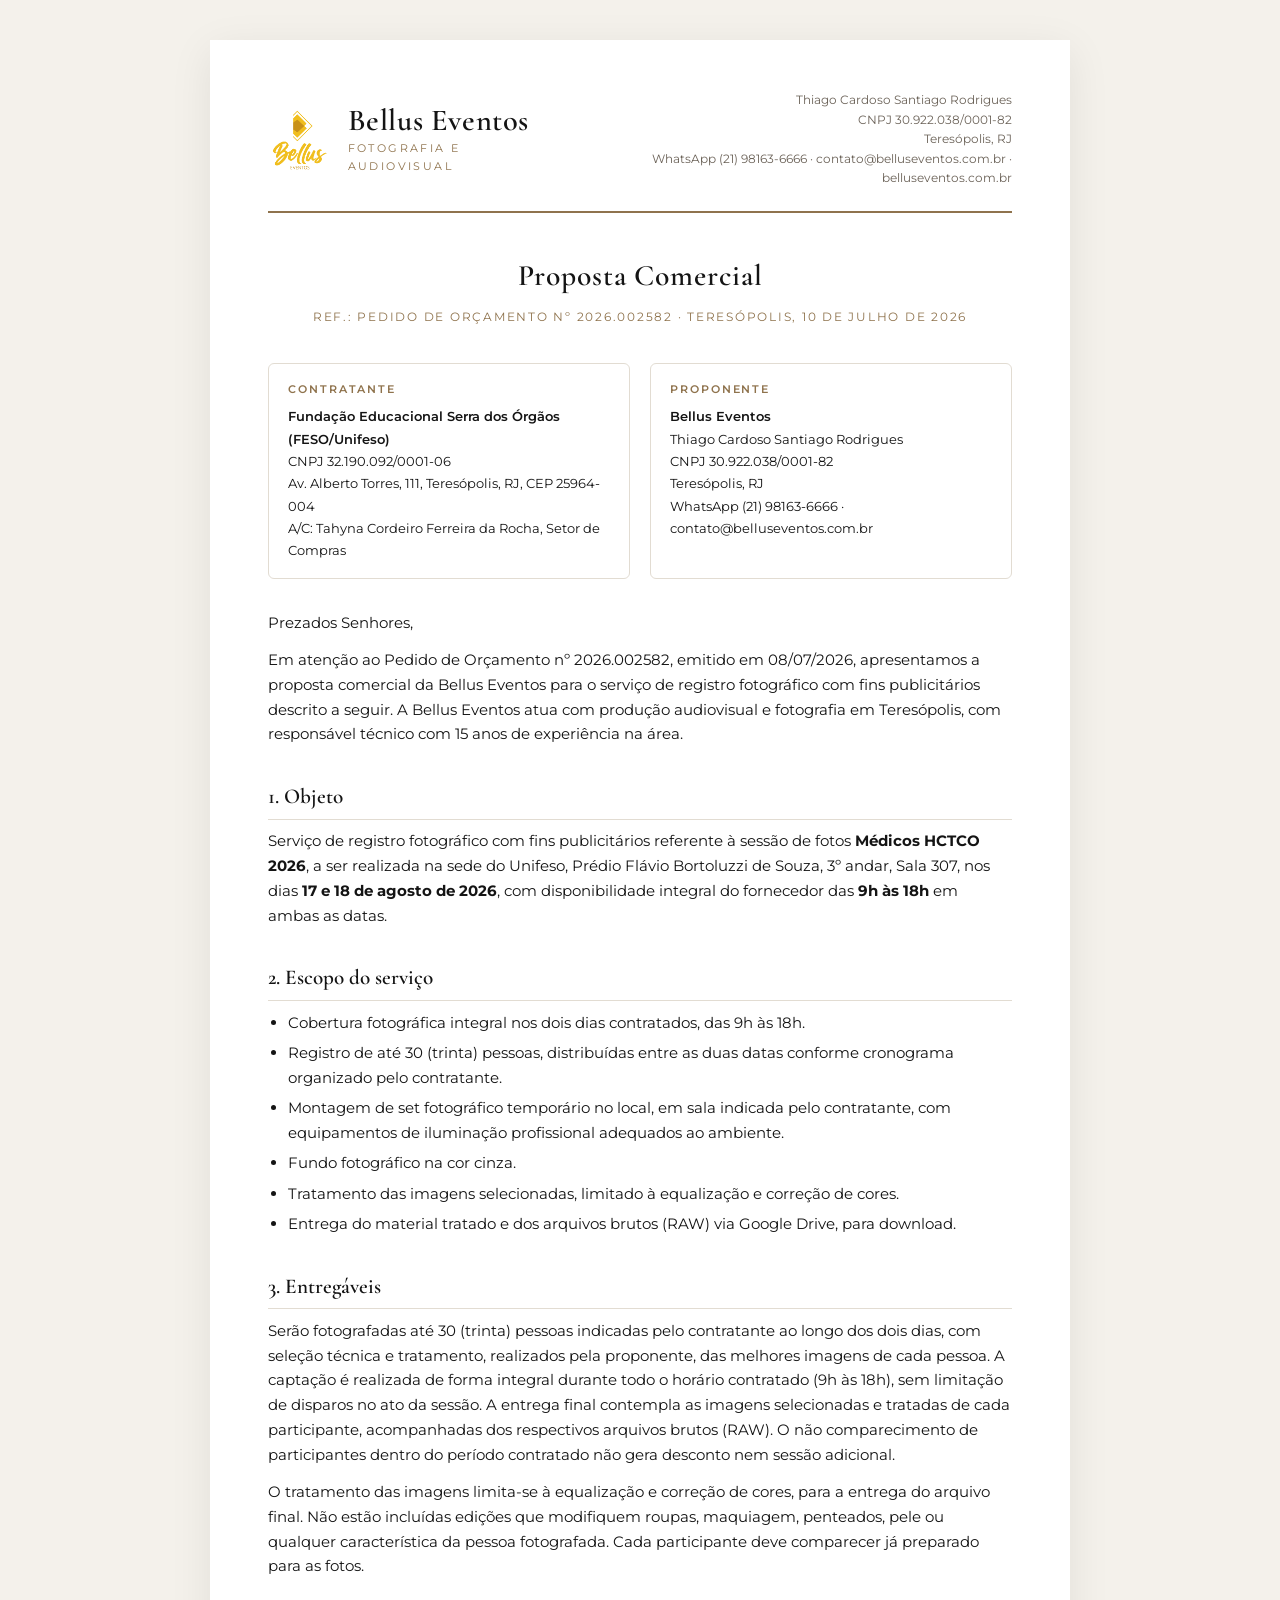
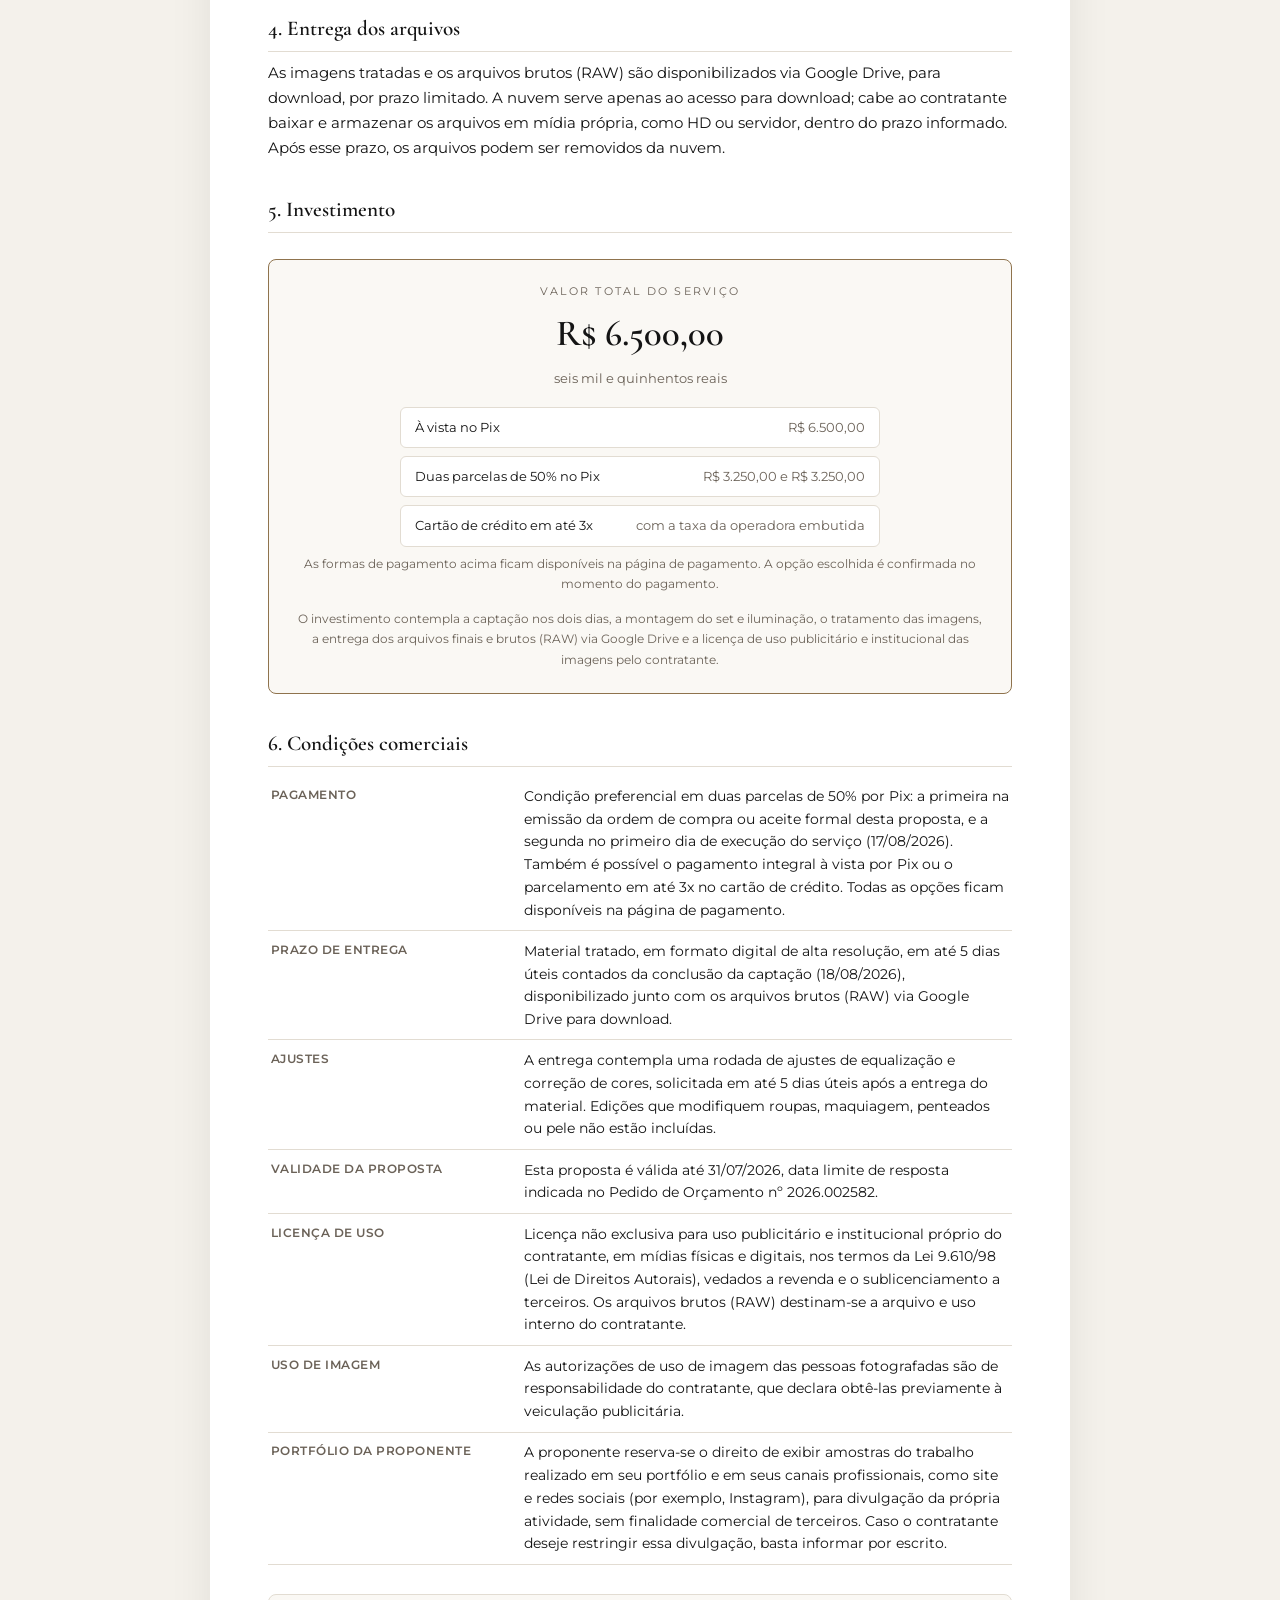
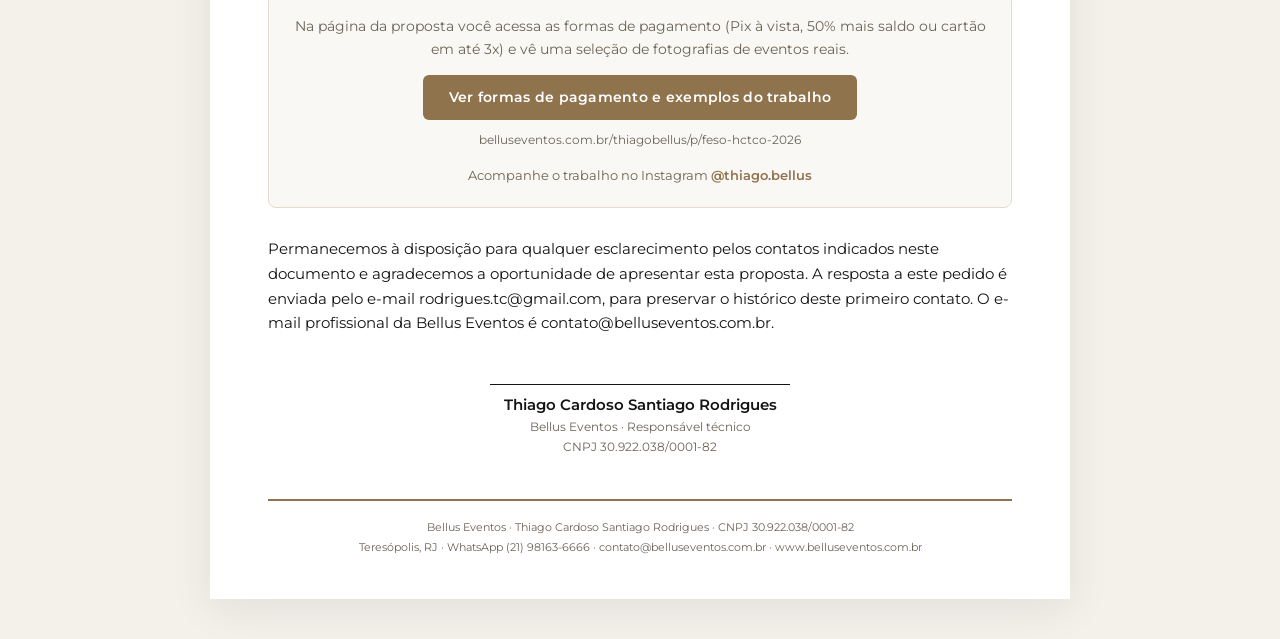
==== commit 08b38873: "proposta FESO: 3 formas de pagamento sem destaque, WhatsApp nos telefones - Secao 5 lista as 3 forma" ====
--- a/proposta/feso-2026/index.html
+++ b/proposta/feso-2026/index.html
@@ -48,6 +48,11 @@
     .parcela__v { font-family:'Cormorant Garamond',serif; font-size:1.85rem; font-weight:600; color:var(--ink); line-height:1.1; }
     .parcela__d { font-size:.74rem; color:var(--muted); }
     .parcela__mais { font-family:'Cormorant Garamond',serif; font-size:1.6rem; color:var(--gold); }
+    .formas { display:flex; flex-direction:column; gap:.5rem; max-width:480px; margin:1.1rem auto .2rem; text-align:left; }
+    .forma { display:flex; align-items:baseline; justify-content:space-between; gap:1rem; padding:.55rem .85rem; border:1px solid var(--line); border-radius:6px; background:#fff; }
+    .forma__t { font-size:.82rem; color:var(--ink); }
+    .forma__v { font-size:.8rem; color:var(--muted); text-align:right; }
+    .formas__nota { font-size:.74rem; color:var(--muted); margin-top:.55rem; }
 
     table.cond { width:100%; border-collapse:collapse; font-size:.86rem; margin-bottom:1rem; }
     table.cond td { padding:.55rem .2rem; border-bottom:1px solid var(--line); vertical-align:top; }
@@ -98,7 +103,7 @@
           Thiago Cardoso Santiago Rodrigues<br />
           CNPJ 30.922.038/0001-82<br />
           Teresópolis, RJ<br />
-          (21) 98163-6666 · contato@belluseventos.com.br · belluseventos.com.br
+          WhatsApp (21) 98163-6666 · contato@belluseventos.com.br · belluseventos.com.br
         </div>
       </header>
 
@@ -119,7 +124,7 @@
           Thiago Cardoso Santiago Rodrigues<br />
           CNPJ 30.922.038/0001-82<br />
           Teresópolis, RJ<br />
-          (21) 98163-6666 · contato@belluseventos.com.br
+          WhatsApp (21) 98163-6666 · contato@belluseventos.com.br
         </div>
       </div>
 
@@ -166,20 +171,15 @@
 
       <h2>5. Investimento</h2>
       <div class="valor">
-        <div class="valor__label">Investimento em duas parcelas</div>
-        <div class="parcelas">
-          <div class="parcela">
-            <span class="parcela__q">1ª parcela</span>
-            <span class="parcela__v">R$ 3.250,00</span>
-            <span class="parcela__d">na confirmação da contratação</span>
-          </div>
-          <div class="parcela__mais">+</div>
-          <div class="parcela">
-            <span class="parcela__q">2ª parcela</span>
-            <span class="parcela__v">R$ 3.250,00</span>
-            <span class="parcela__d">no primeiro dia do serviço (17/08/2026)</span>
-          </div>
-        </div>
+        <div class="valor__label">Valor total do serviço</div>
+        <div class="valor__num">R$ 6.500,00</div>
+        <div class="valor__ext">seis mil e quinhentos reais</div>
+        <div class="formas">
+          <div class="forma"><span class="forma__t">À vista no Pix</span><span class="forma__v">R$ 6.500,00</span></div>
+          <div class="forma"><span class="forma__t">Duas parcelas de 50% no Pix</span><span class="forma__v">R$ 3.250,00 e R$ 3.250,00</span></div>
+          <div class="forma"><span class="forma__t">Cartão de crédito em até 3x</span><span class="forma__v">com a taxa da operadora embutida</span></div>
+        </div>
+        <div class="formas__nota">As formas de pagamento acima ficam disponíveis na página de pagamento. A opção escolhida é confirmada no momento do pagamento.</div>
         <div class="valor__nota">O investimento contempla a captação nos dois dias, a montagem do set e
         iluminação, o tratamento das imagens, a entrega dos arquivos finais e brutos (RAW) via Google Drive e a
         licença de uso publicitário e institucional das imagens pelo contratante.</div>
@@ -239,7 +239,7 @@
 
       <footer class="rodape">
         Bellus Eventos · Thiago Cardoso Santiago Rodrigues · CNPJ 30.922.038/0001-82<br />
-        Teresópolis, RJ · (21) 98163-6666 ·
+        Teresópolis, RJ · WhatsApp (21) 98163-6666 ·
         contato@belluseventos.com.br · www.belluseventos.com.br
       </footer>
 
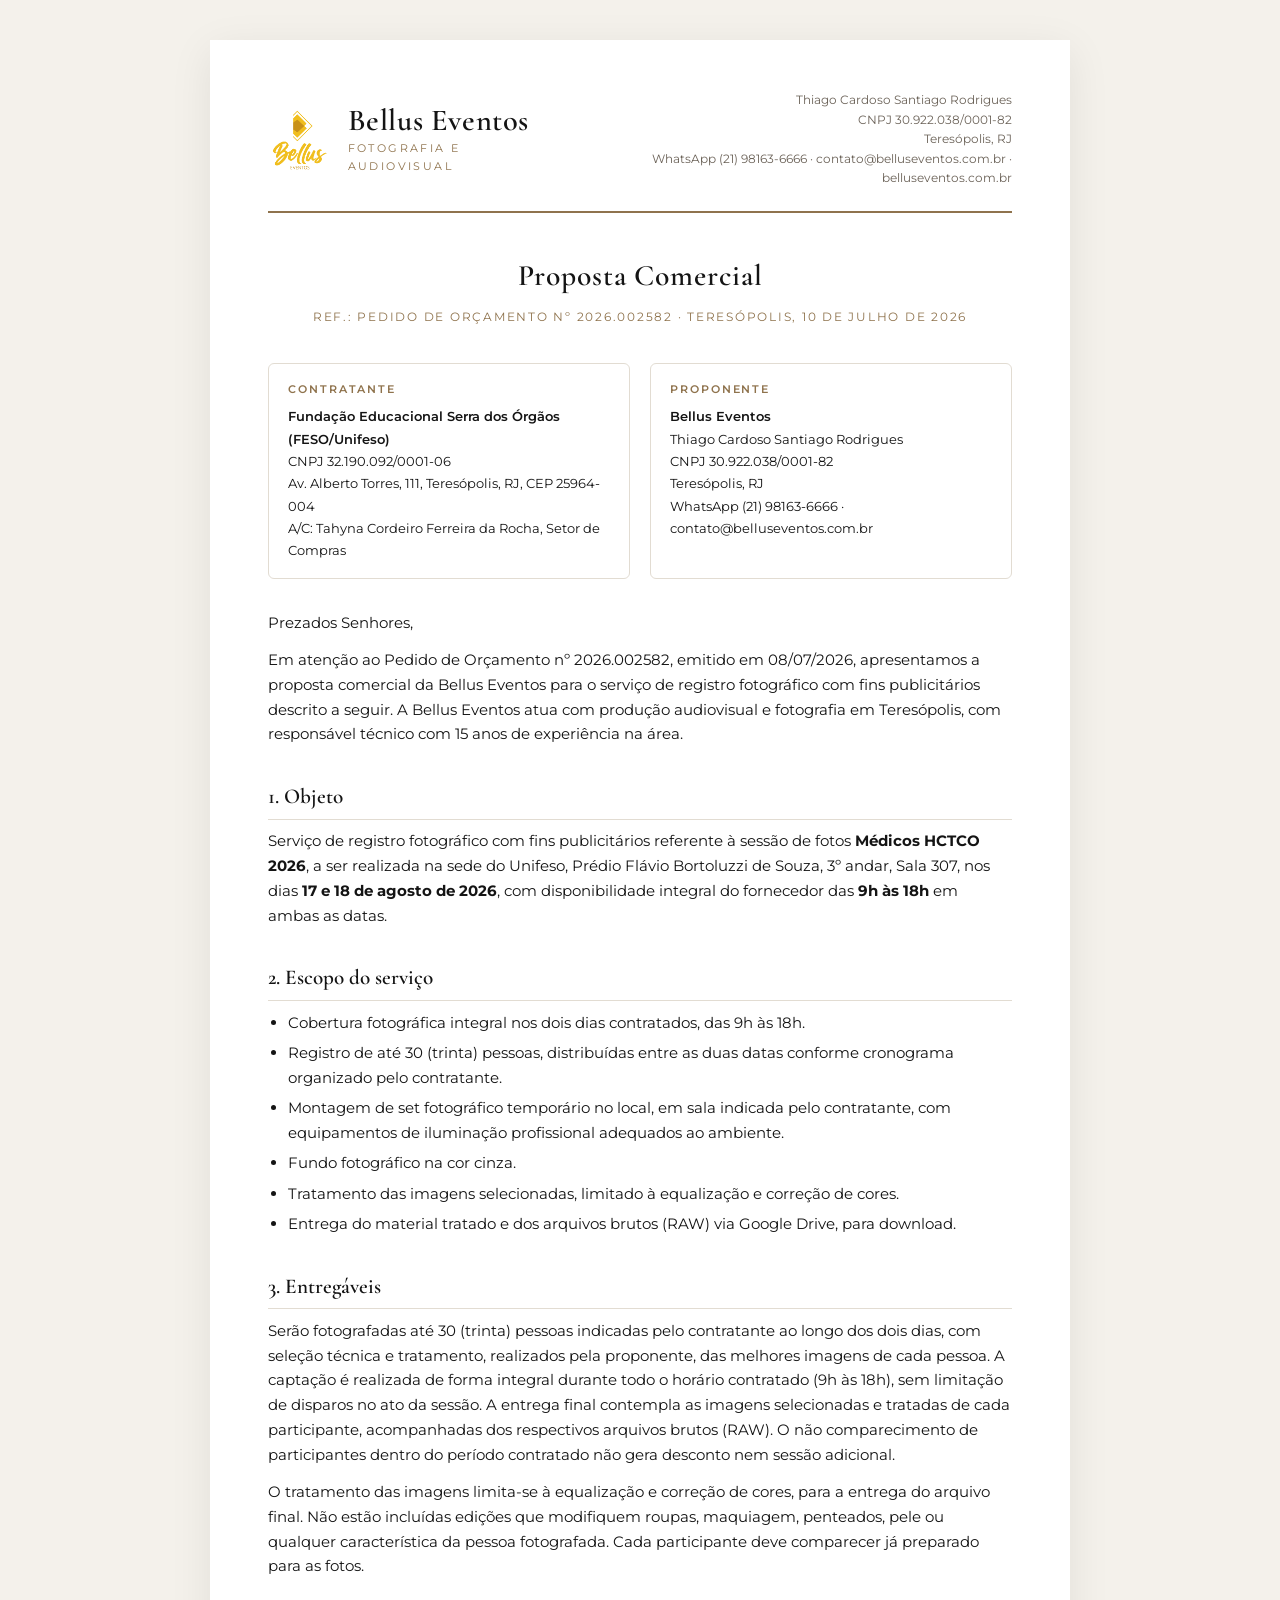
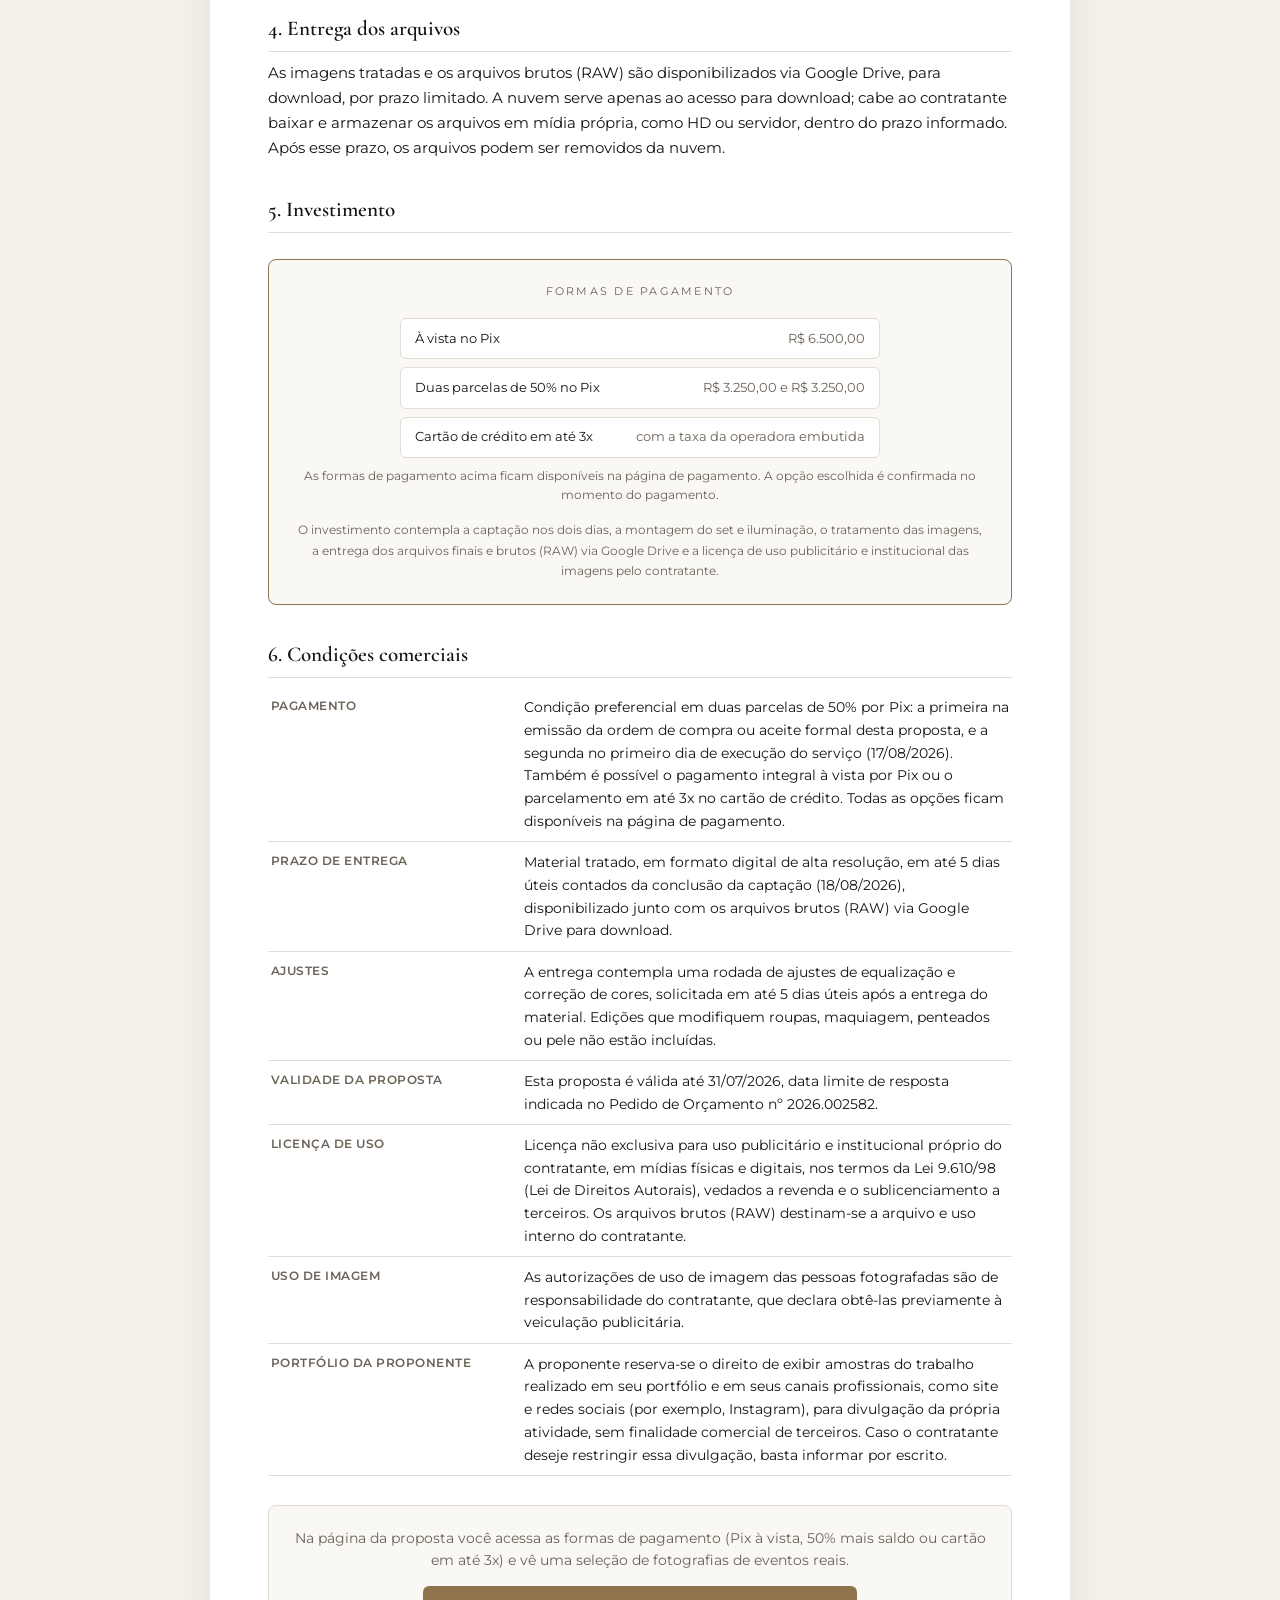
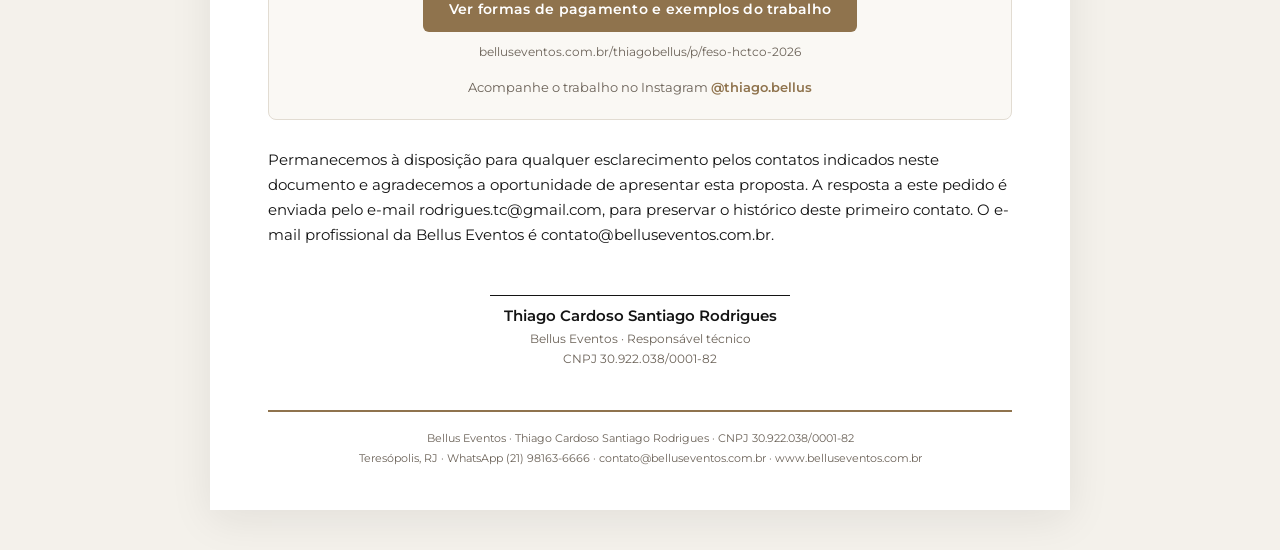
==== commit cb79c448: "proposta FESO: remove valor total redundante da secao Investimento O R$ 6.500 destacado repetia a li" ====
--- a/proposta/feso-2026/index.html
+++ b/proposta/feso-2026/index.html
@@ -171,9 +171,7 @@
 
       <h2>5. Investimento</h2>
       <div class="valor">
-        <div class="valor__label">Valor total do serviço</div>
-        <div class="valor__num">R$ 6.500,00</div>
-        <div class="valor__ext">seis mil e quinhentos reais</div>
+        <div class="valor__label">Formas de pagamento</div>
         <div class="formas">
           <div class="forma"><span class="forma__t">À vista no Pix</span><span class="forma__v">R$ 6.500,00</span></div>
           <div class="forma"><span class="forma__t">Duas parcelas de 50% no Pix</span><span class="forma__v">R$ 3.250,00 e R$ 3.250,00</span></div>
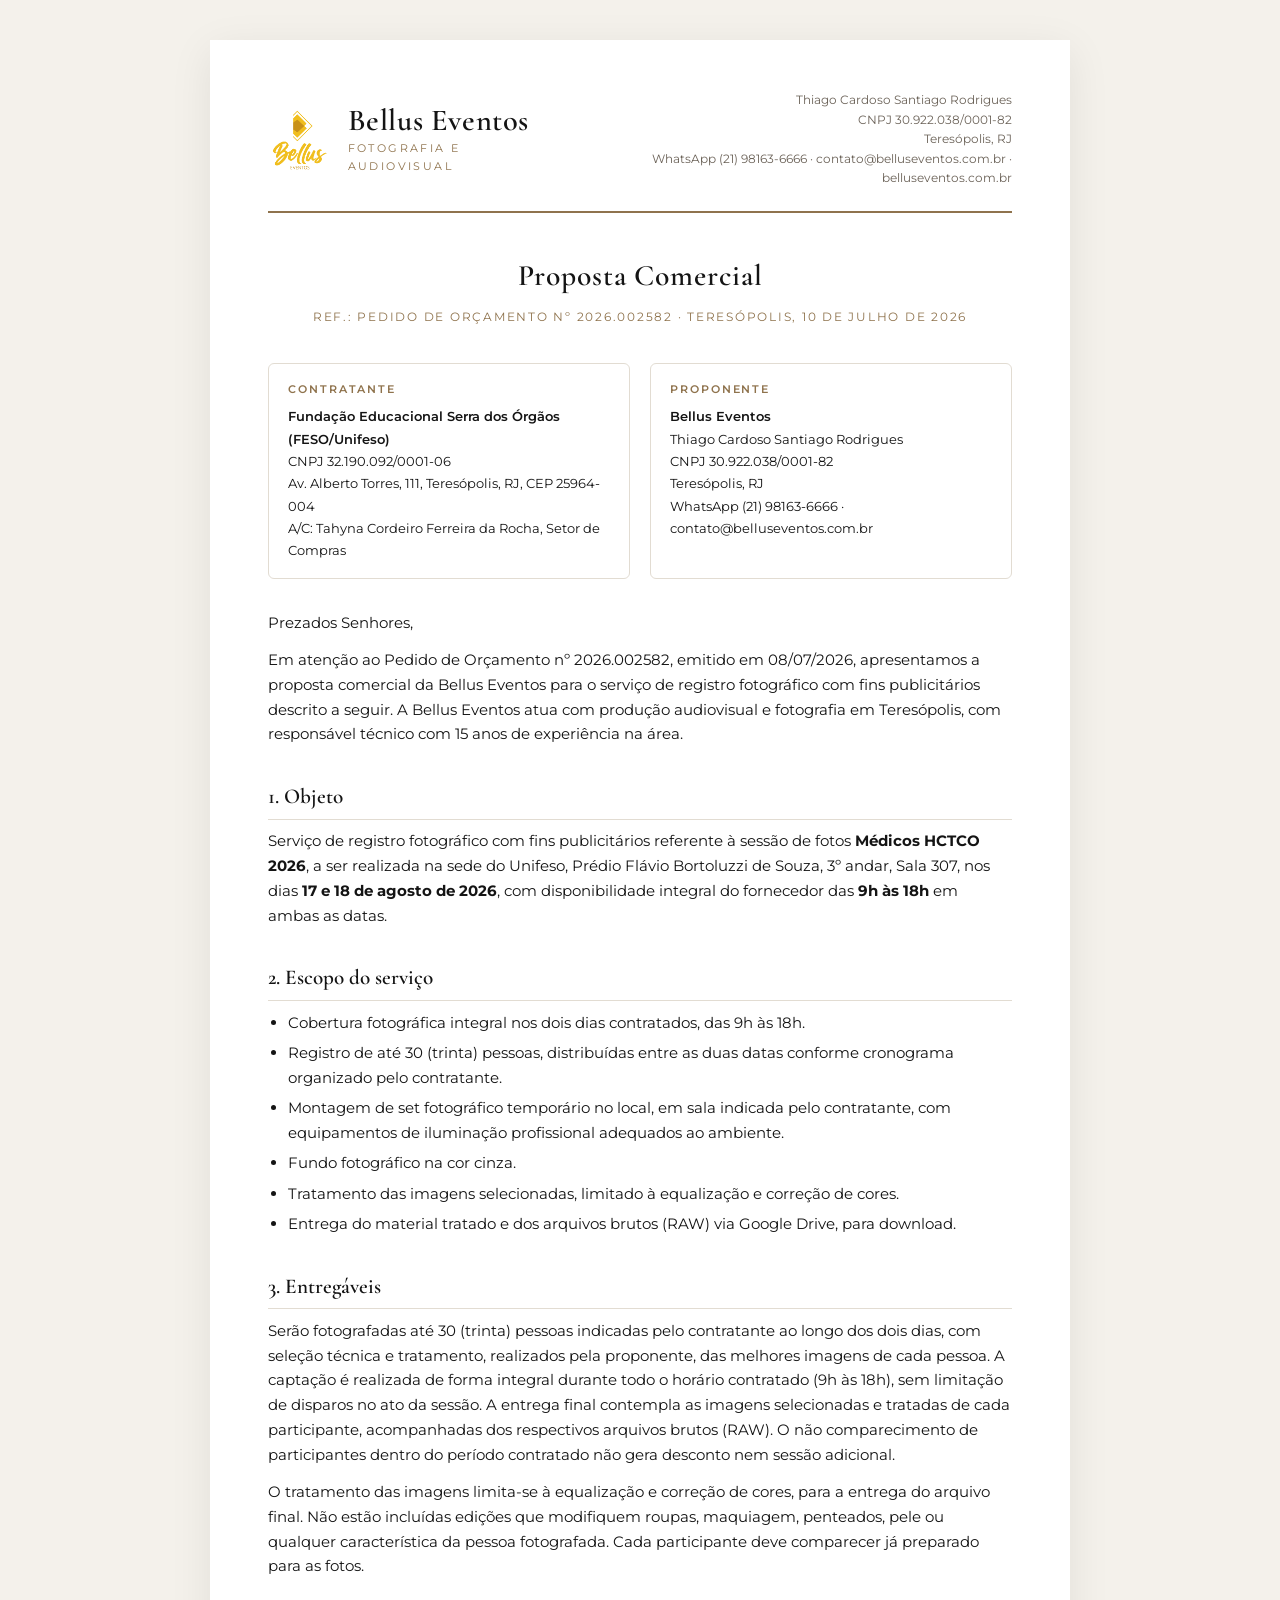
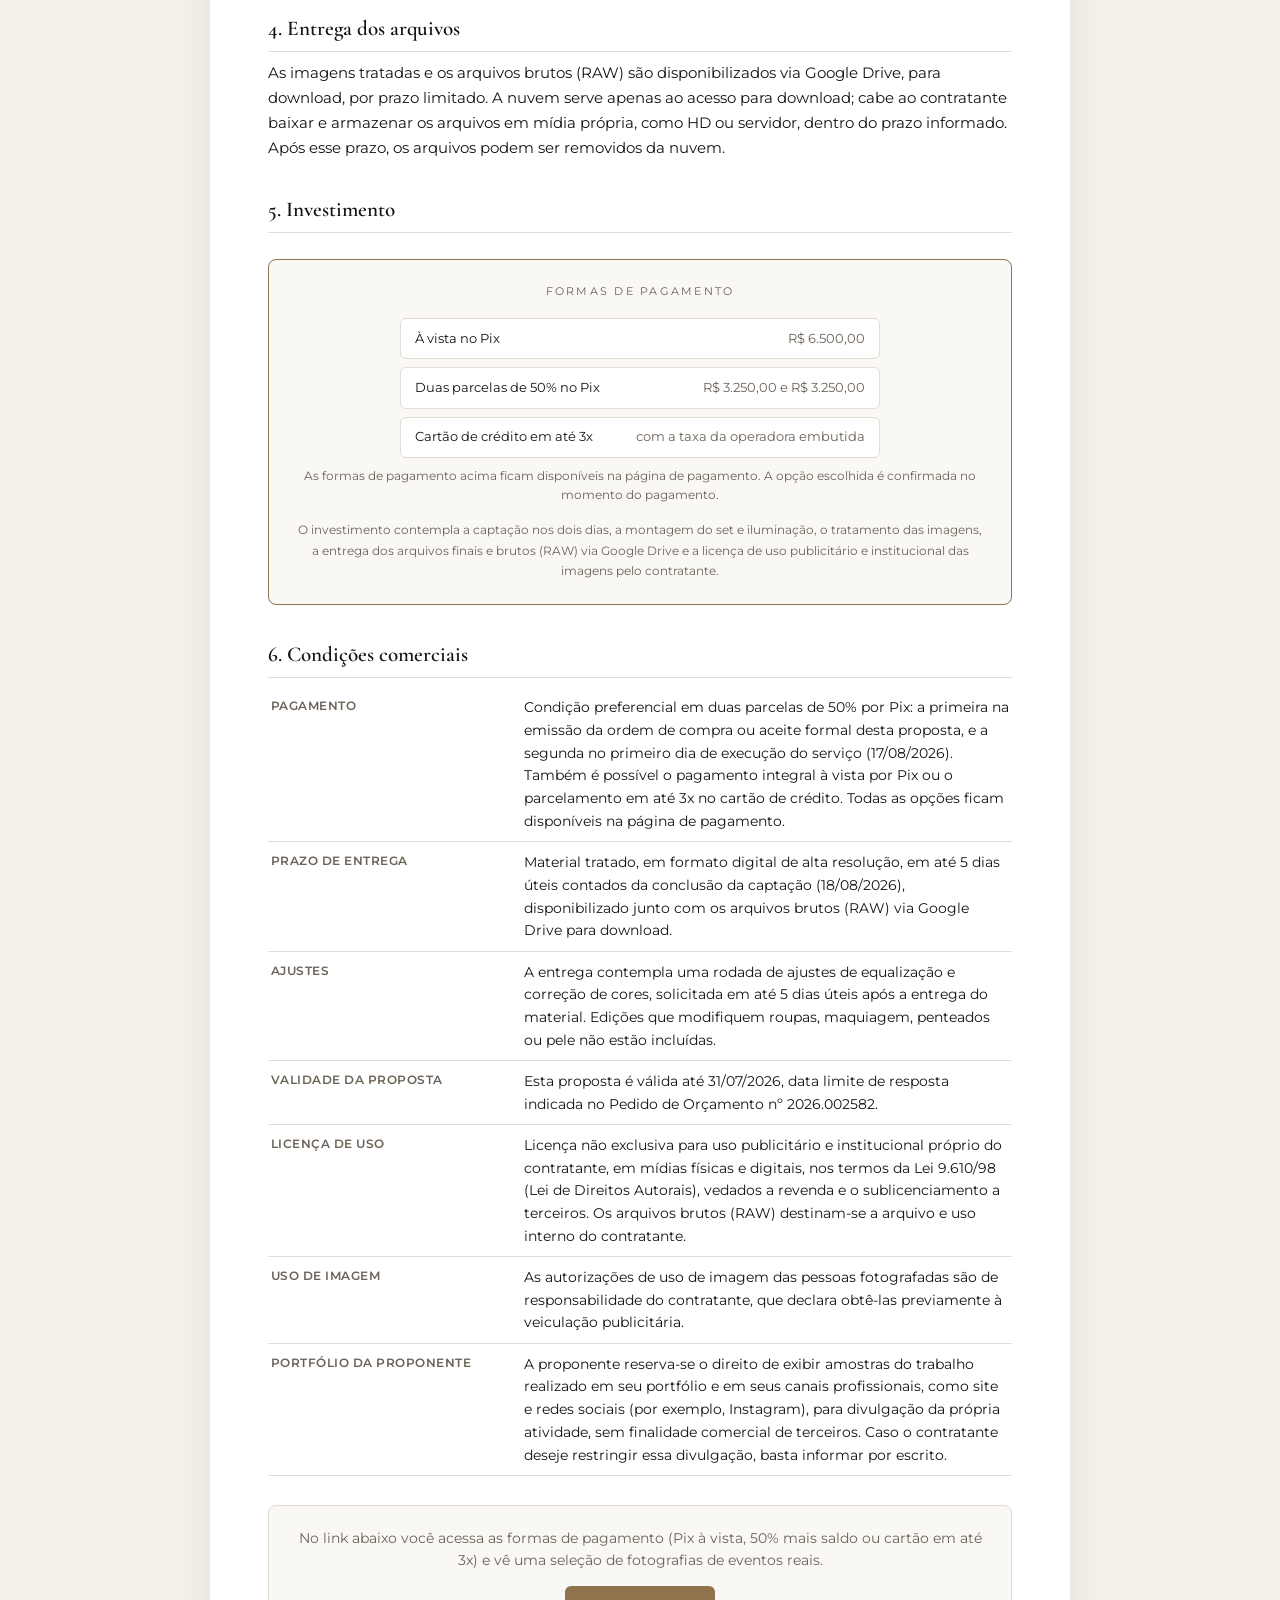
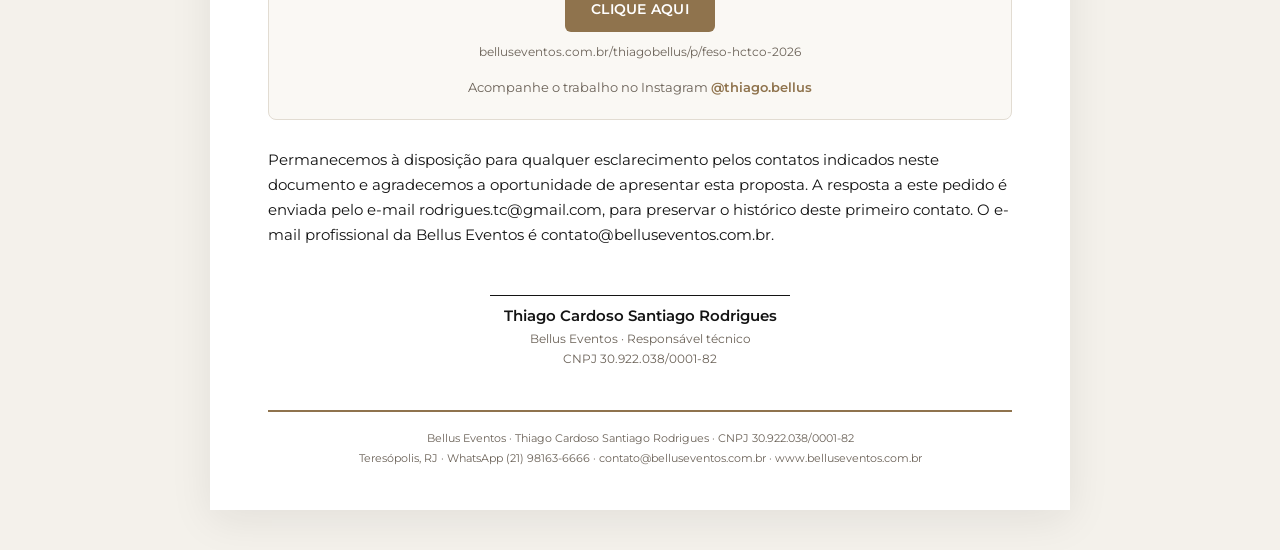
==== commit f765105f: "proposta FESO: botao CTA simples (CLIQUE AQUI), descricao diz o que se ve Co-Authored-By: Claude Fab" ====
--- a/proposta/feso-2026/index.html
+++ b/proposta/feso-2026/index.html
@@ -216,9 +216,9 @@
       </table>
 
       <div class="pagar">
-        <div class="pagar__txt">Na página da proposta você acessa as formas de pagamento (Pix à vista,
-        50% mais saldo ou cartão em até 3x) e vê uma seleção de fotografias de eventos reais.</div>
-        <a class="pagar__btn" href="https://www.belluseventos.com.br/thiagobellus/p/feso-hctco-2026" target="_blank" rel="noopener">Ver formas de pagamento e exemplos do trabalho</a>
+        <div class="pagar__txt">No link abaixo você acessa as formas de pagamento (Pix à vista, 50% mais
+        saldo ou cartão em até 3x) e vê uma seleção de fotografias de eventos reais.</div>
+        <a class="pagar__btn" href="https://www.belluseventos.com.br/thiagobellus/p/feso-hctco-2026" target="_blank" rel="noopener">CLIQUE AQUI</a>
         <div class="pagar__url">belluseventos.com.br/thiagobellus/p/feso-hctco-2026</div>
         <div class="pagar__ig">Acompanhe o trabalho no Instagram
           <a href="https://www.instagram.com/thiago.bellus/" target="_blank" rel="noopener">@thiago.bellus</a></div>
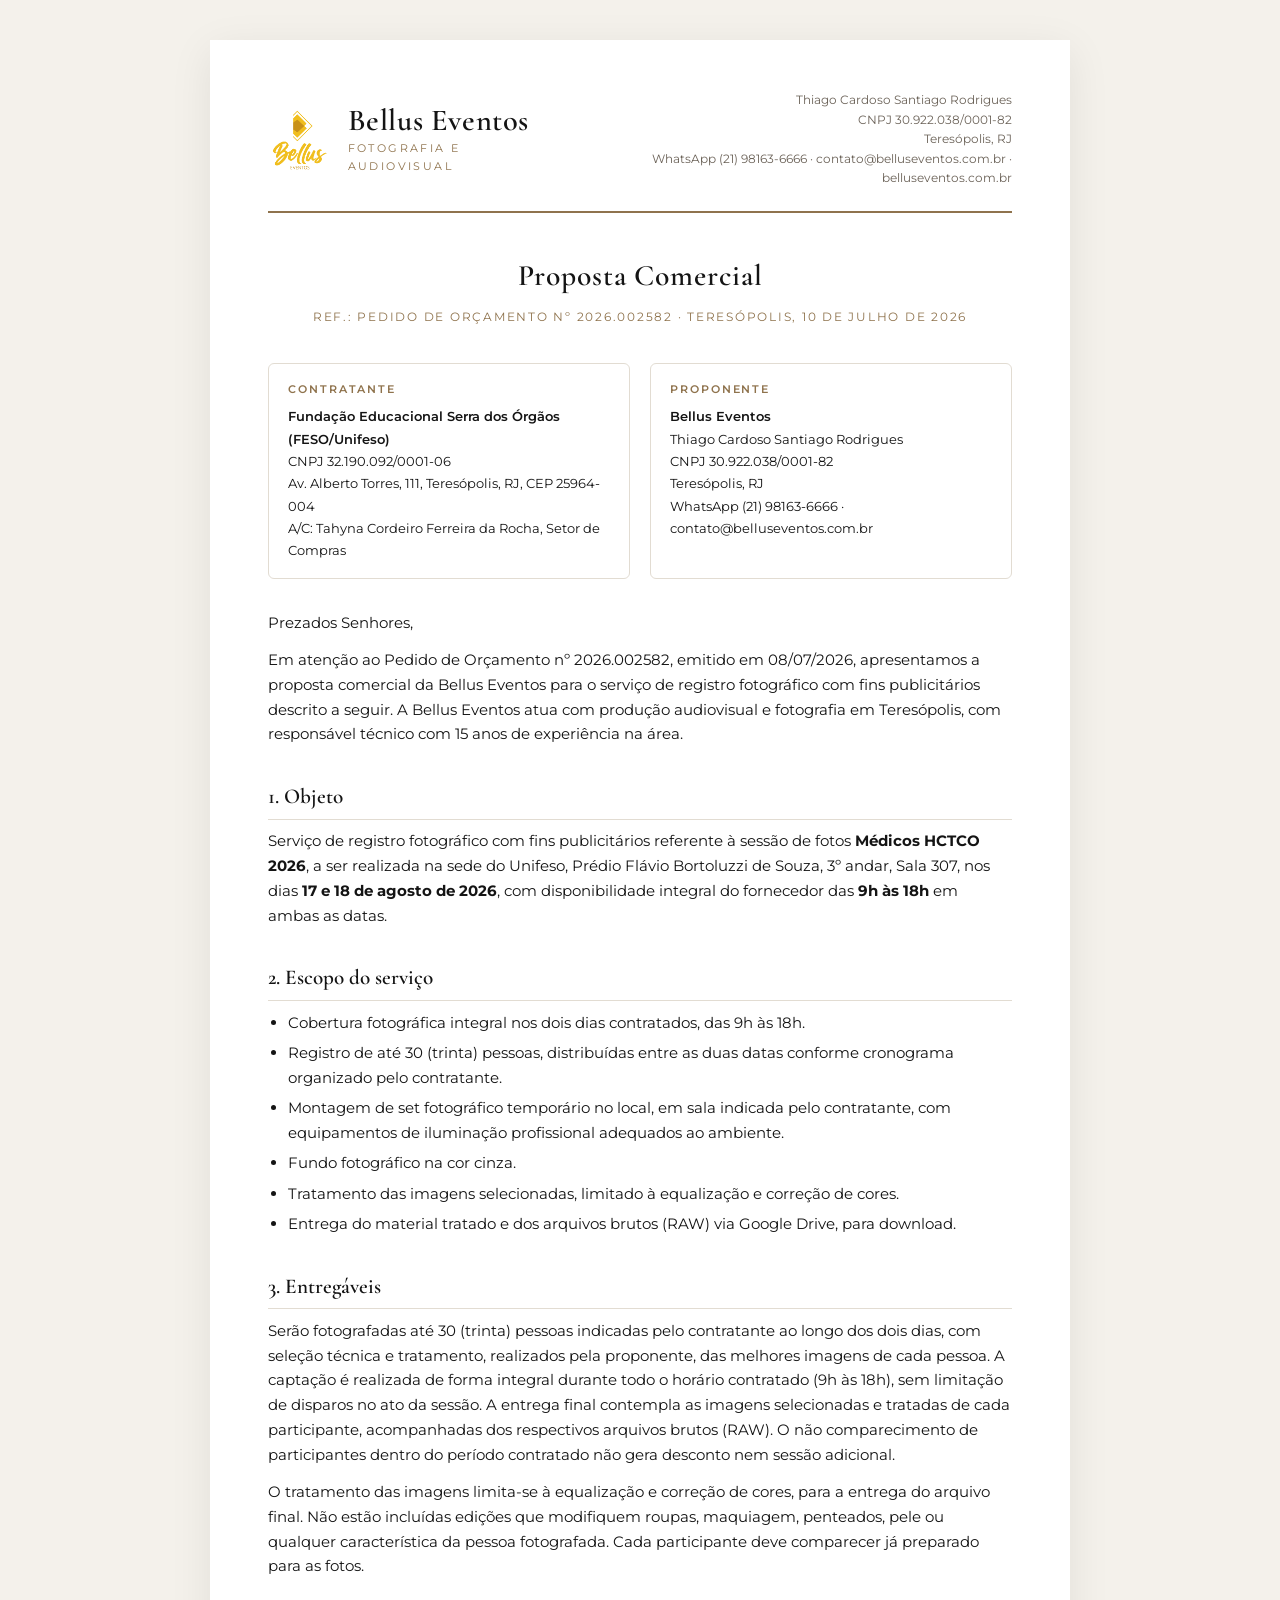
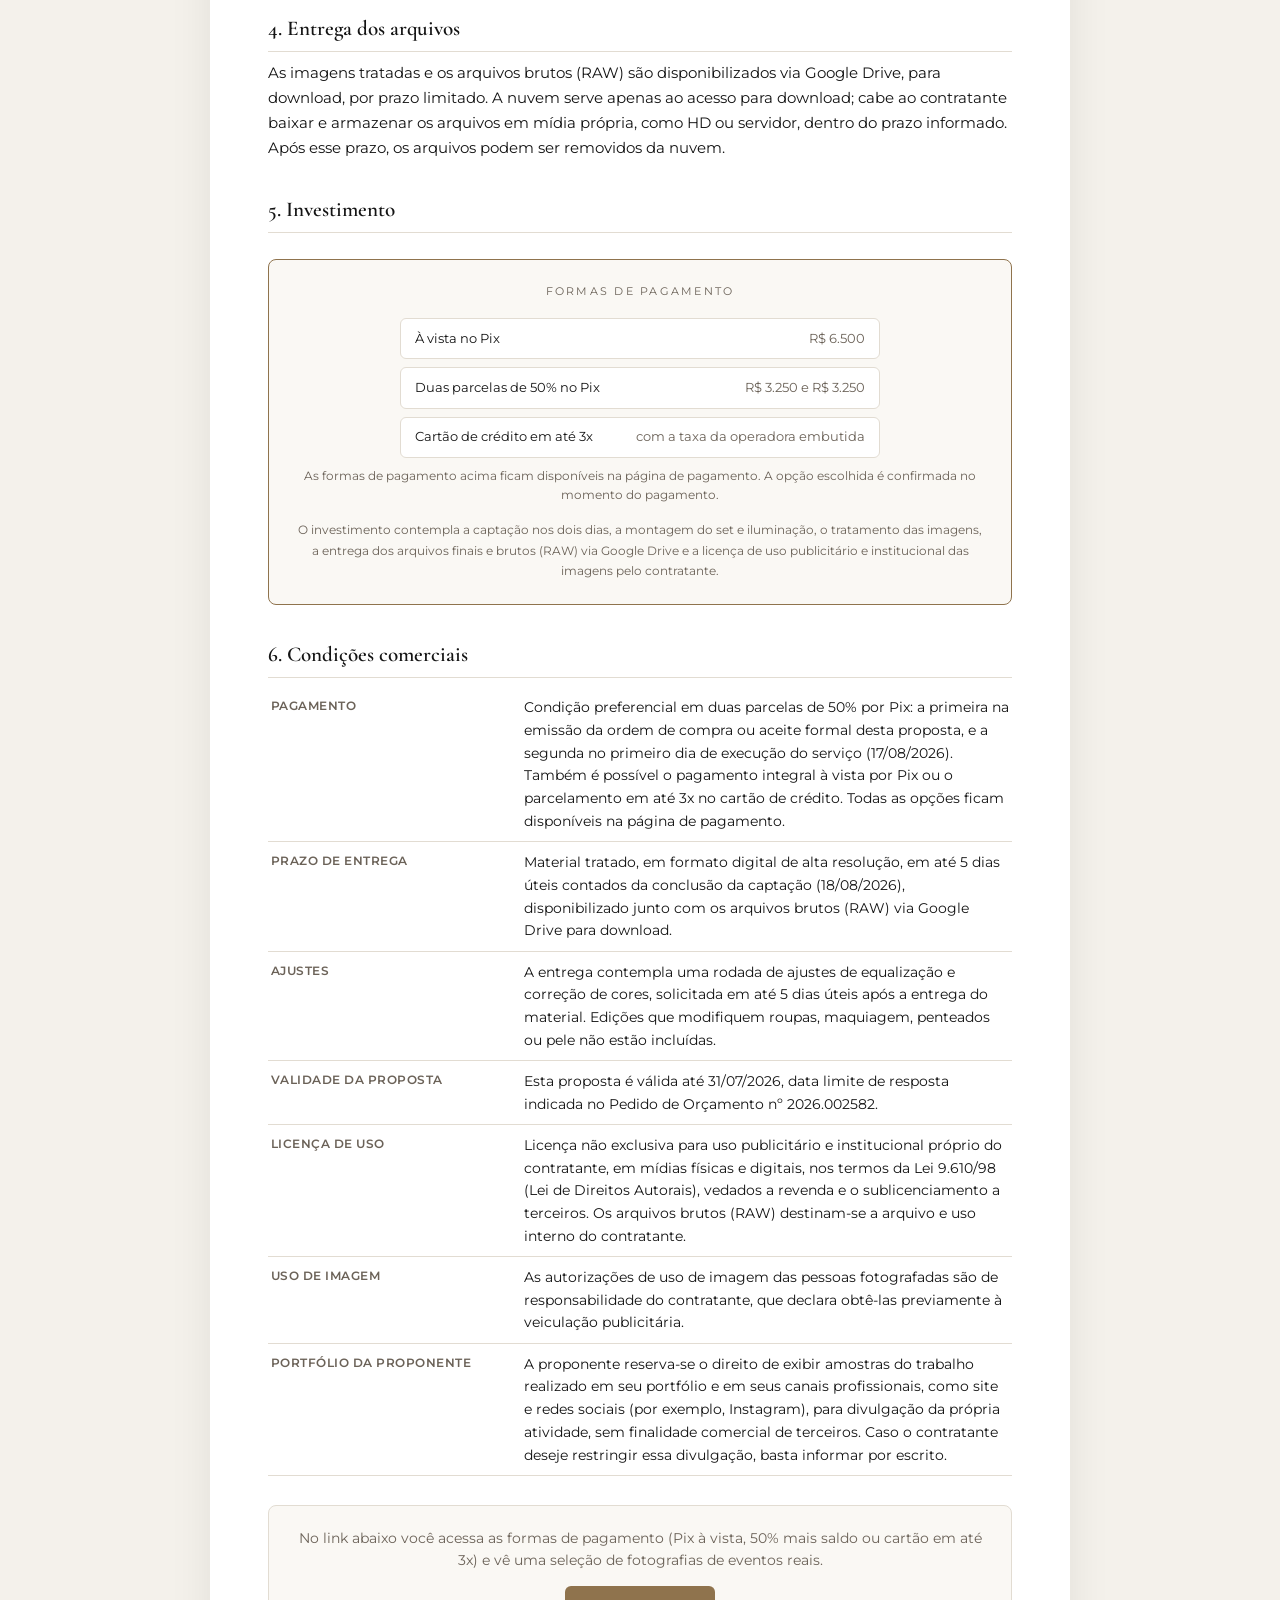
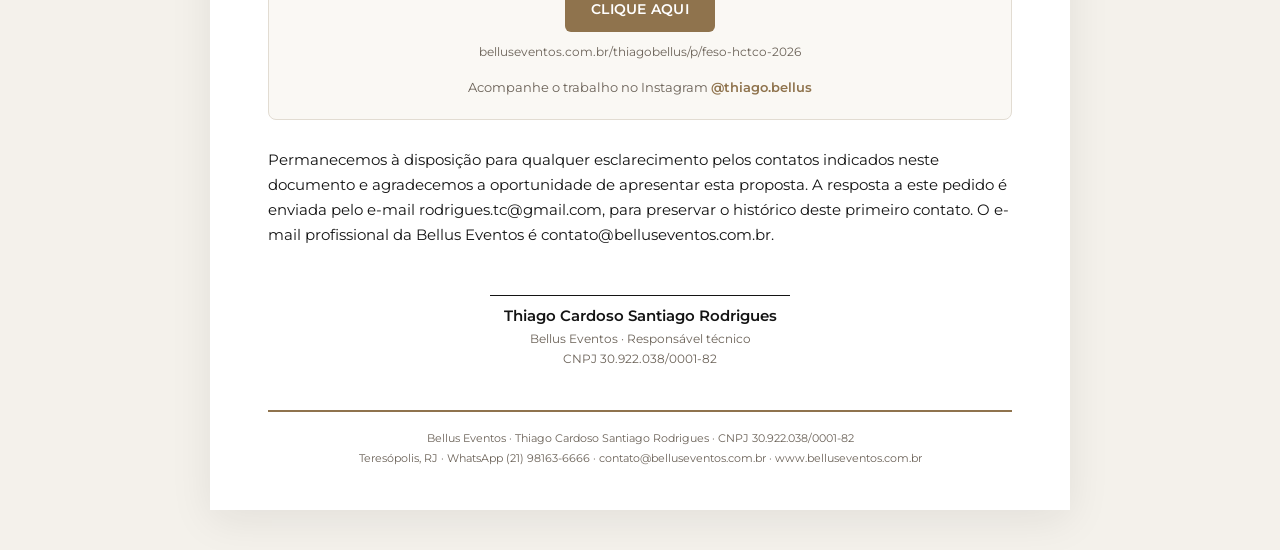
==== commit 16b45352: "proposta FESO: valores redondos sem ,00 (R$ 6.500, R$ 3.250) Co-Authored-By: Claude Fable 5 <noreply" ====
--- a/proposta/feso-2026/index.html
+++ b/proposta/feso-2026/index.html
@@ -173,8 +173,8 @@
       <div class="valor">
         <div class="valor__label">Formas de pagamento</div>
         <div class="formas">
-          <div class="forma"><span class="forma__t">À vista no Pix</span><span class="forma__v">R$ 6.500,00</span></div>
-          <div class="forma"><span class="forma__t">Duas parcelas de 50% no Pix</span><span class="forma__v">R$ 3.250,00 e R$ 3.250,00</span></div>
+          <div class="forma"><span class="forma__t">À vista no Pix</span><span class="forma__v">R$ 6.500</span></div>
+          <div class="forma"><span class="forma__t">Duas parcelas de 50% no Pix</span><span class="forma__v">R$ 3.250 e R$ 3.250</span></div>
           <div class="forma"><span class="forma__t">Cartão de crédito em até 3x</span><span class="forma__v">com a taxa da operadora embutida</span></div>
         </div>
         <div class="formas__nota">As formas de pagamento acima ficam disponíveis na página de pagamento. A opção escolhida é confirmada no momento do pagamento.</div>
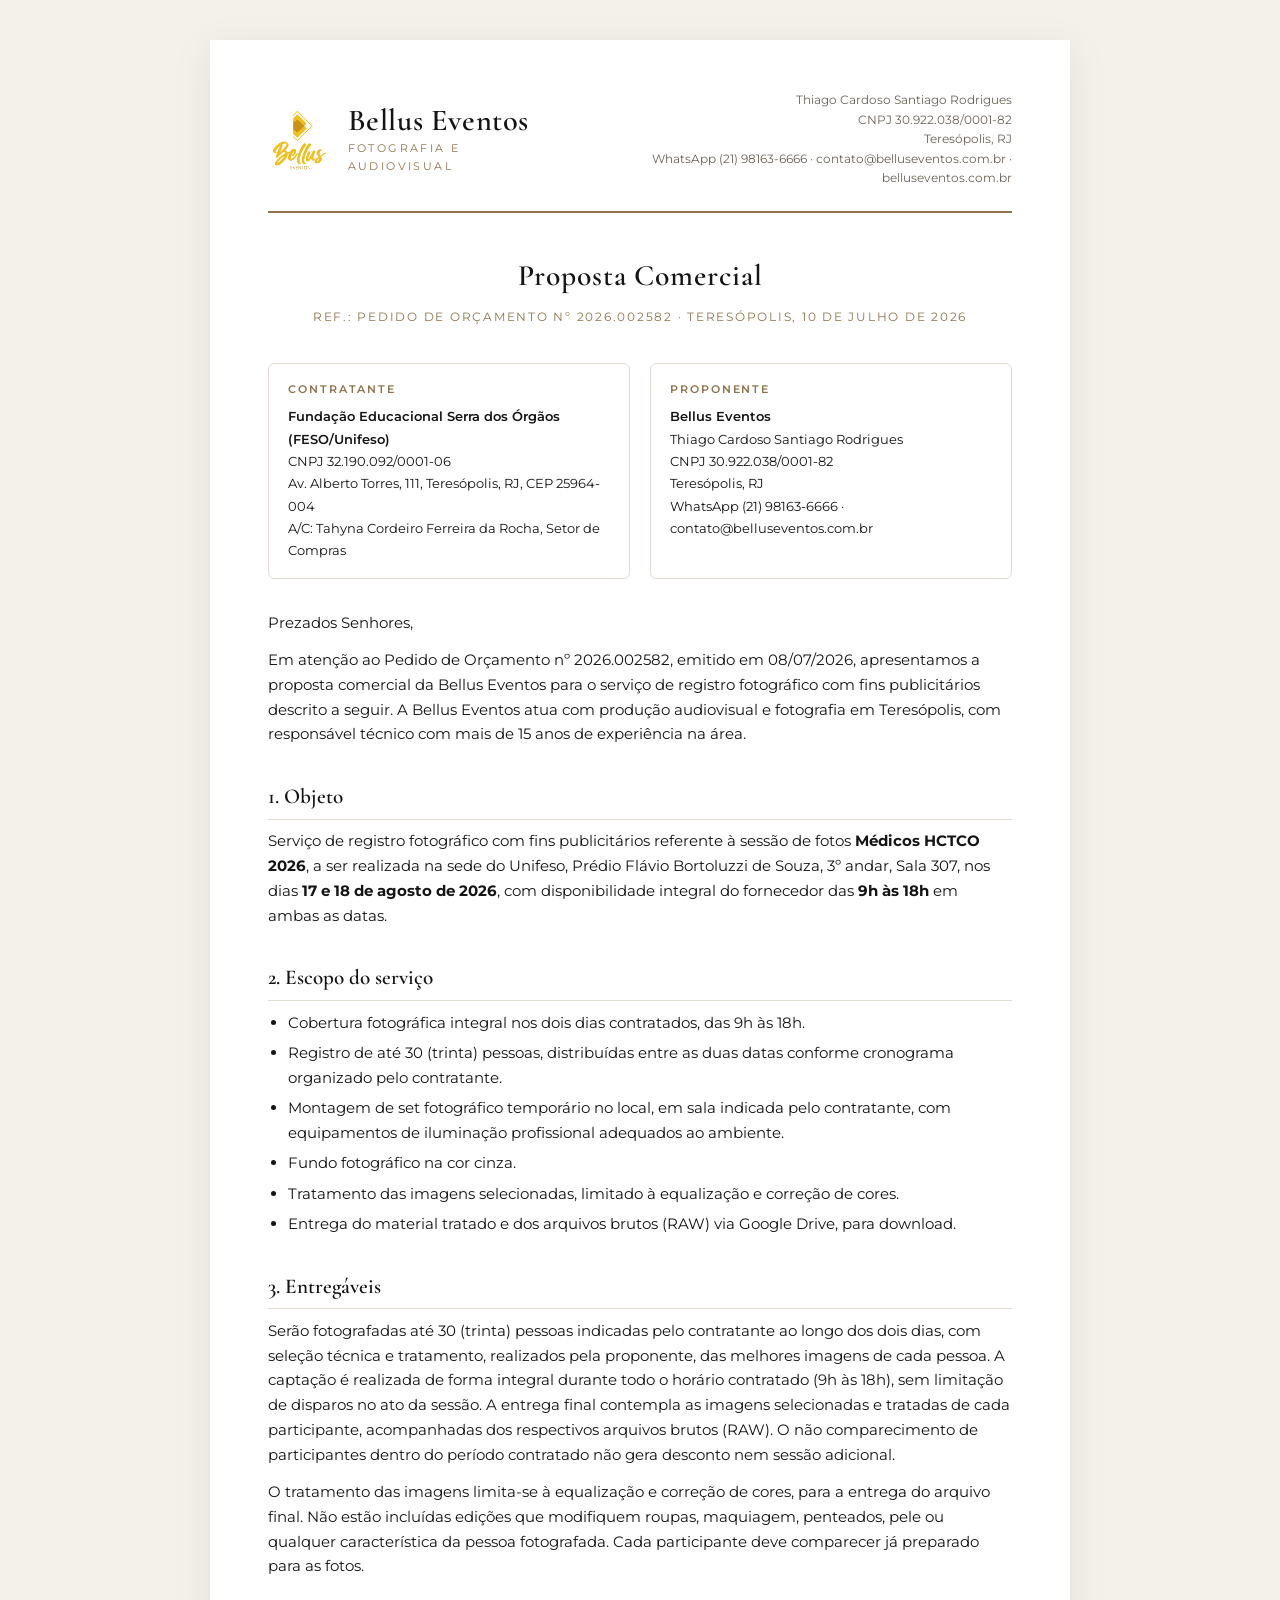
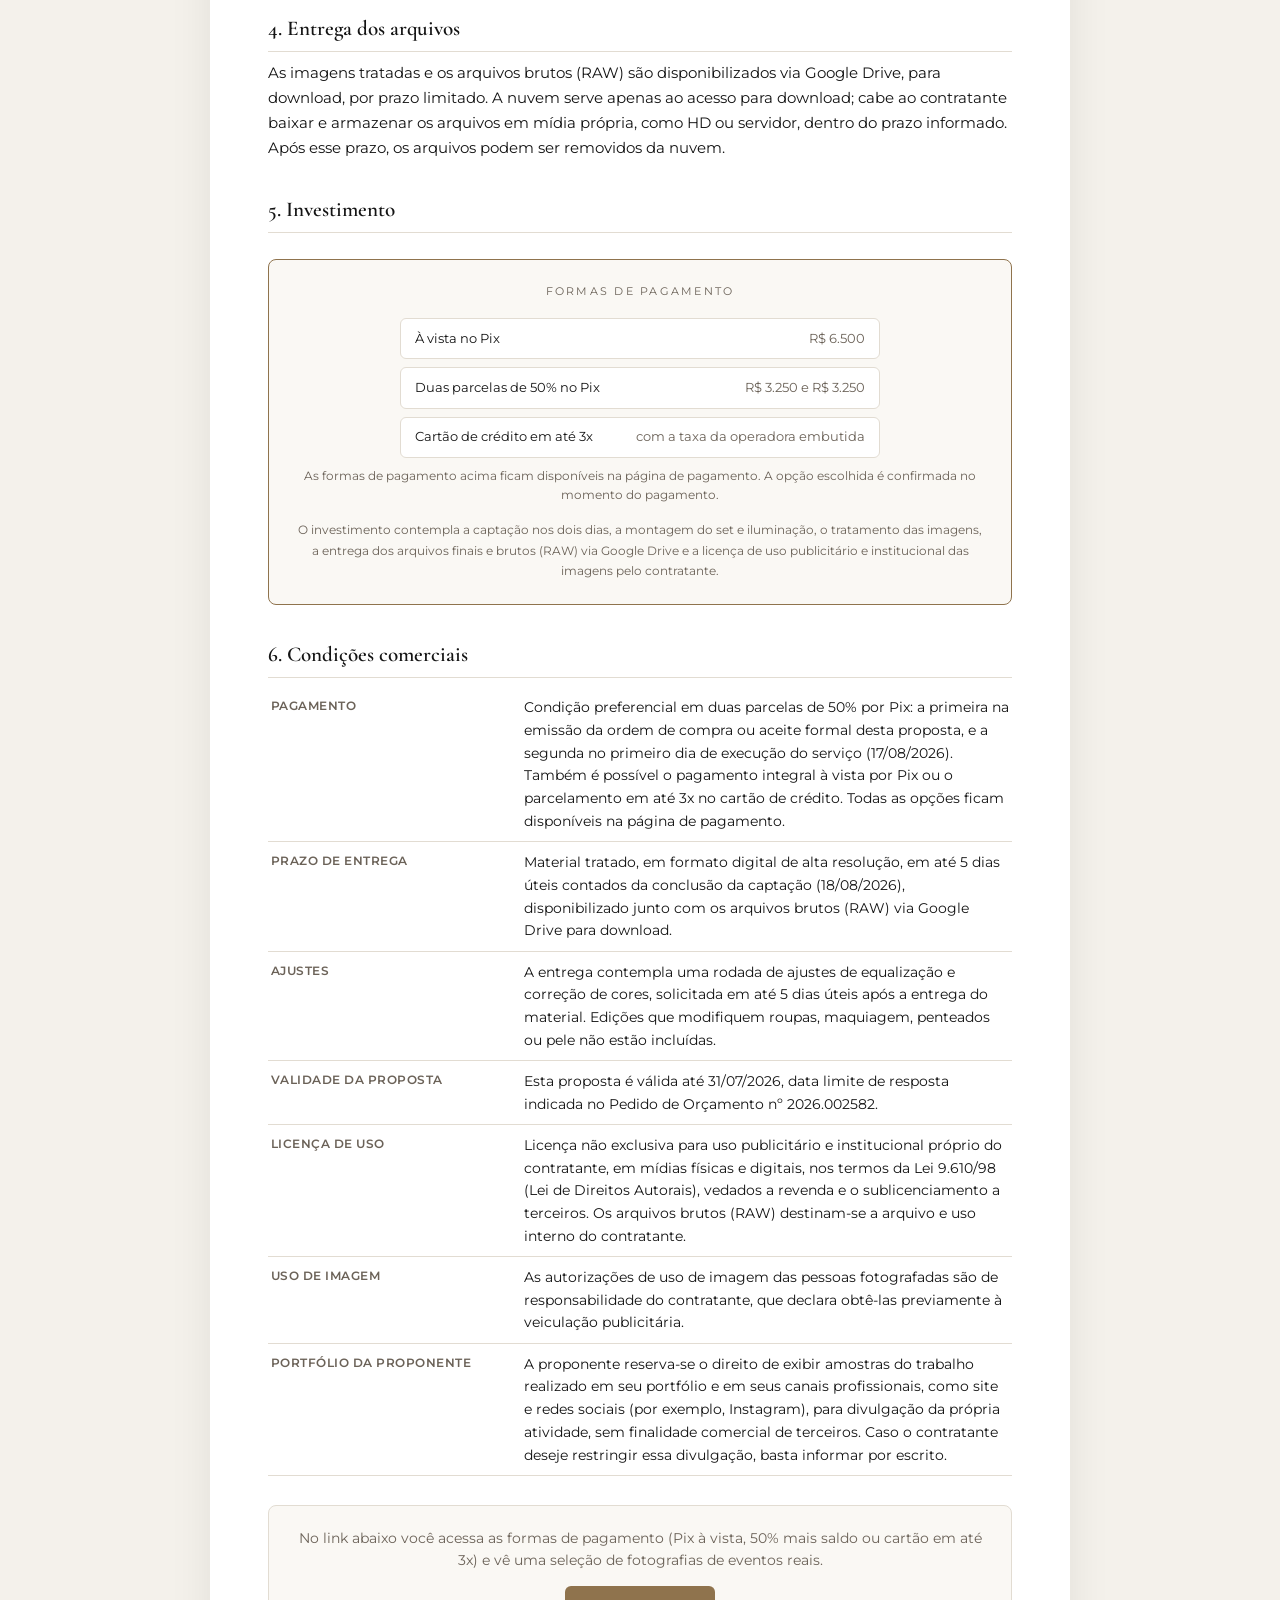
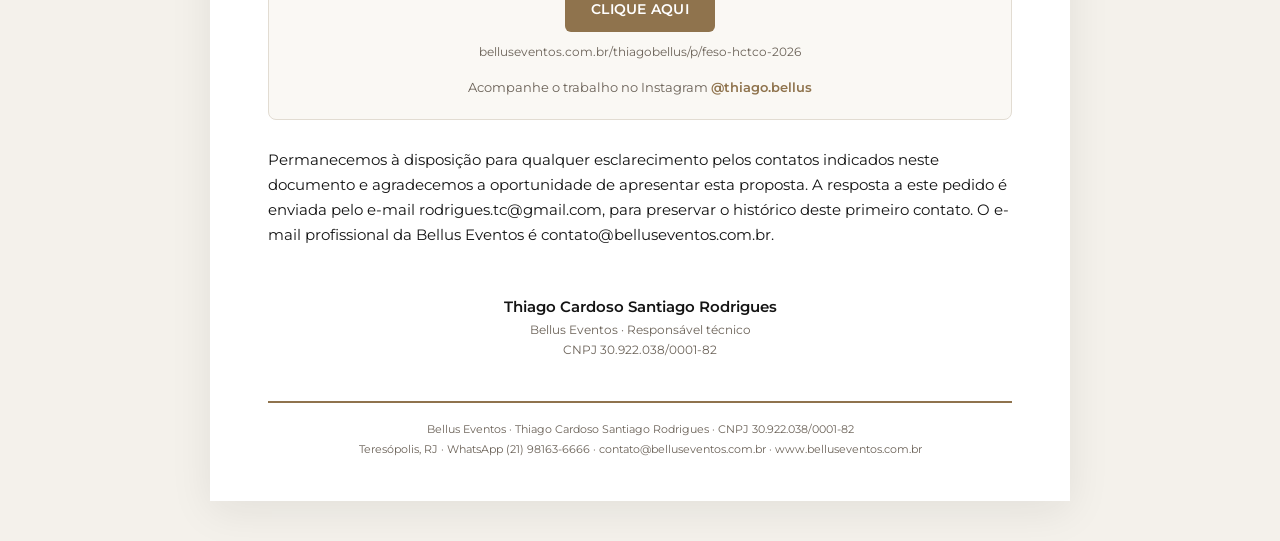
==== commit ed5a5a0c: "proposta FESO: 'mais de 15 anos' e remove linha de assinatura Co-Authored-By: Claude Fable 5 <norepl" ====
--- a/proposta/feso-2026/index.html
+++ b/proposta/feso-2026/index.html
@@ -132,7 +132,7 @@
       <p>Em atenção ao Pedido de Orçamento nº 2026.002582, emitido em 08/07/2026, apresentamos a
       proposta comercial da Bellus Eventos para o serviço de registro fotográfico com fins
       publicitários descrito a seguir. A Bellus Eventos atua com produção audiovisual e fotografia em
-      Teresópolis, com responsável técnico com 15 anos de experiência na área.</p>
+      Teresópolis, com responsável técnico com mais de 15 anos de experiência na área.</p>
 
       <h2>1. Objeto</h2>
       <p>Serviço de registro fotográfico com fins publicitários referente à sessão de fotos
@@ -230,7 +230,6 @@
       O e-mail profissional da Bellus Eventos é contato@belluseventos.com.br.</p>
 
       <div class="assin">
-        <div class="assin__linha"></div>
         <div class="assin__nome">Thiago Cardoso Santiago Rodrigues</div>
         <div class="assin__cargo">Bellus Eventos · Responsável técnico<br />CNPJ 30.922.038/0001-82</div>
       </div>
